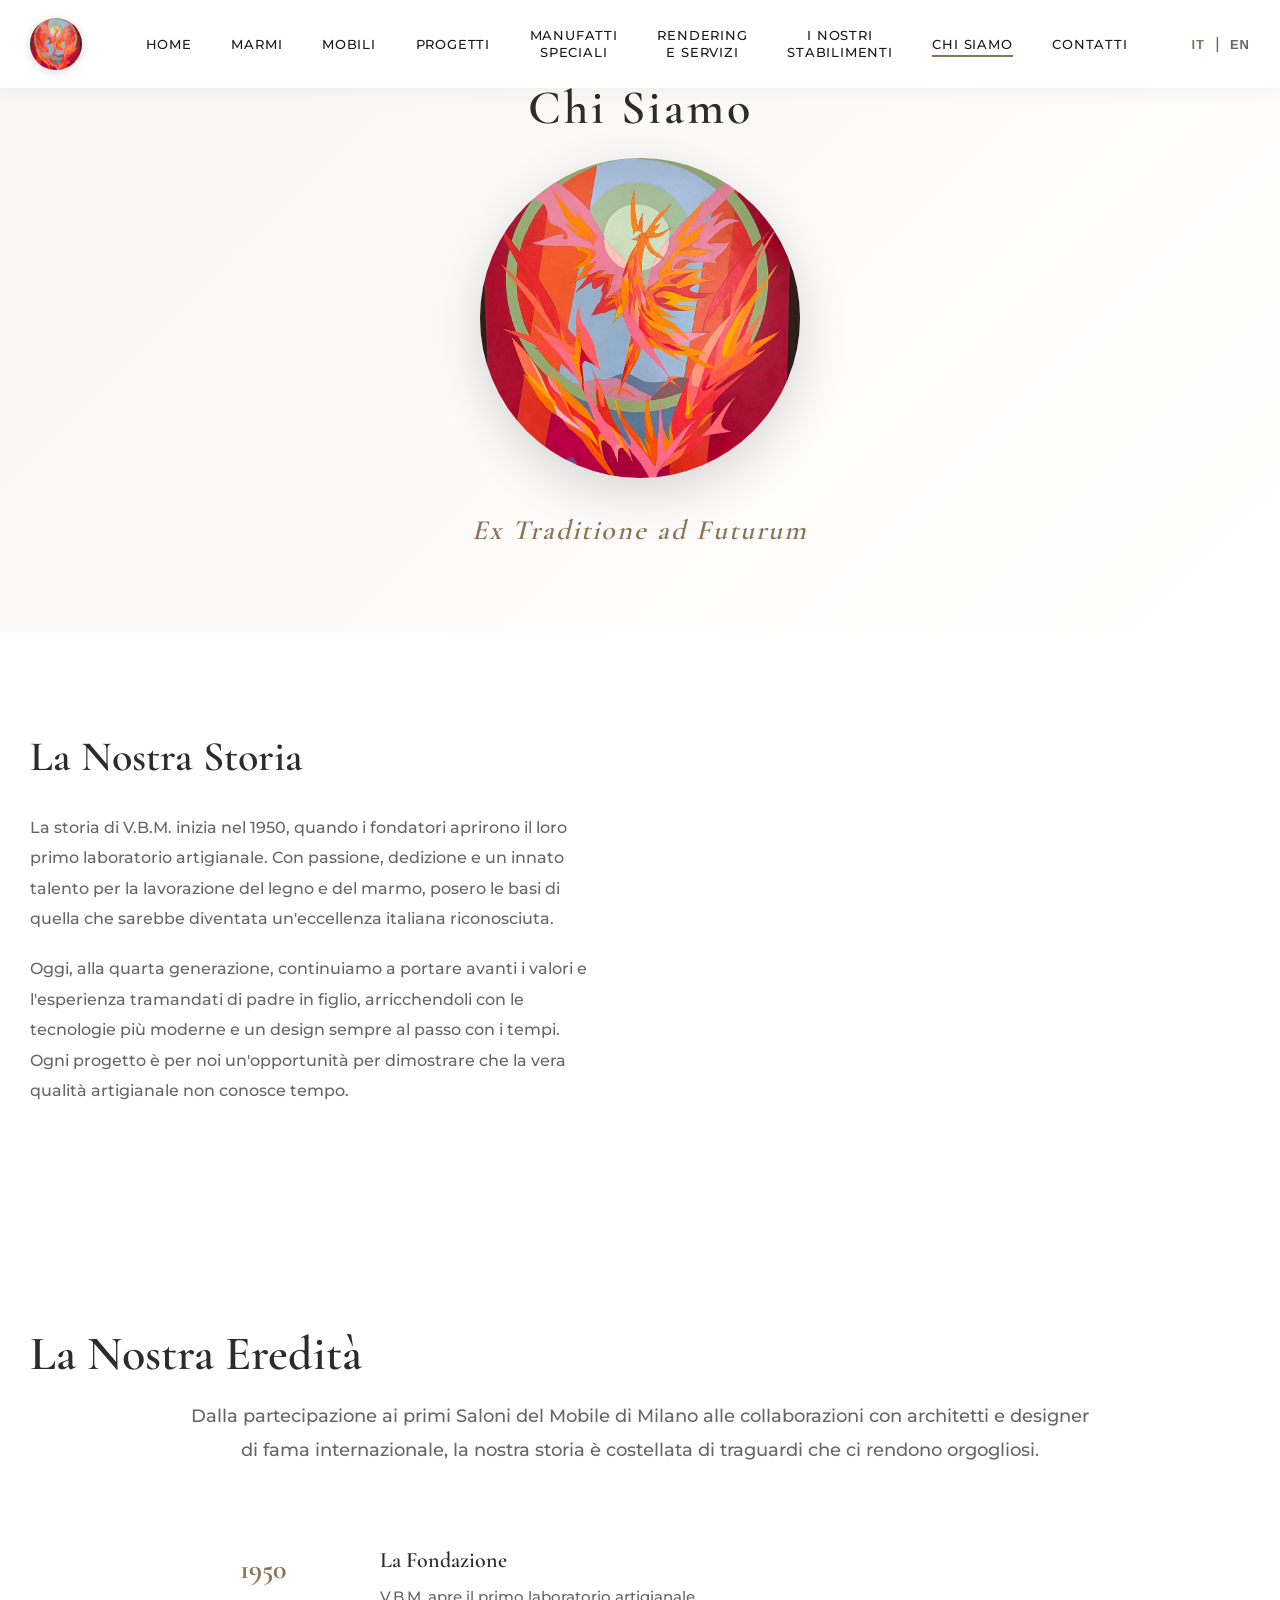
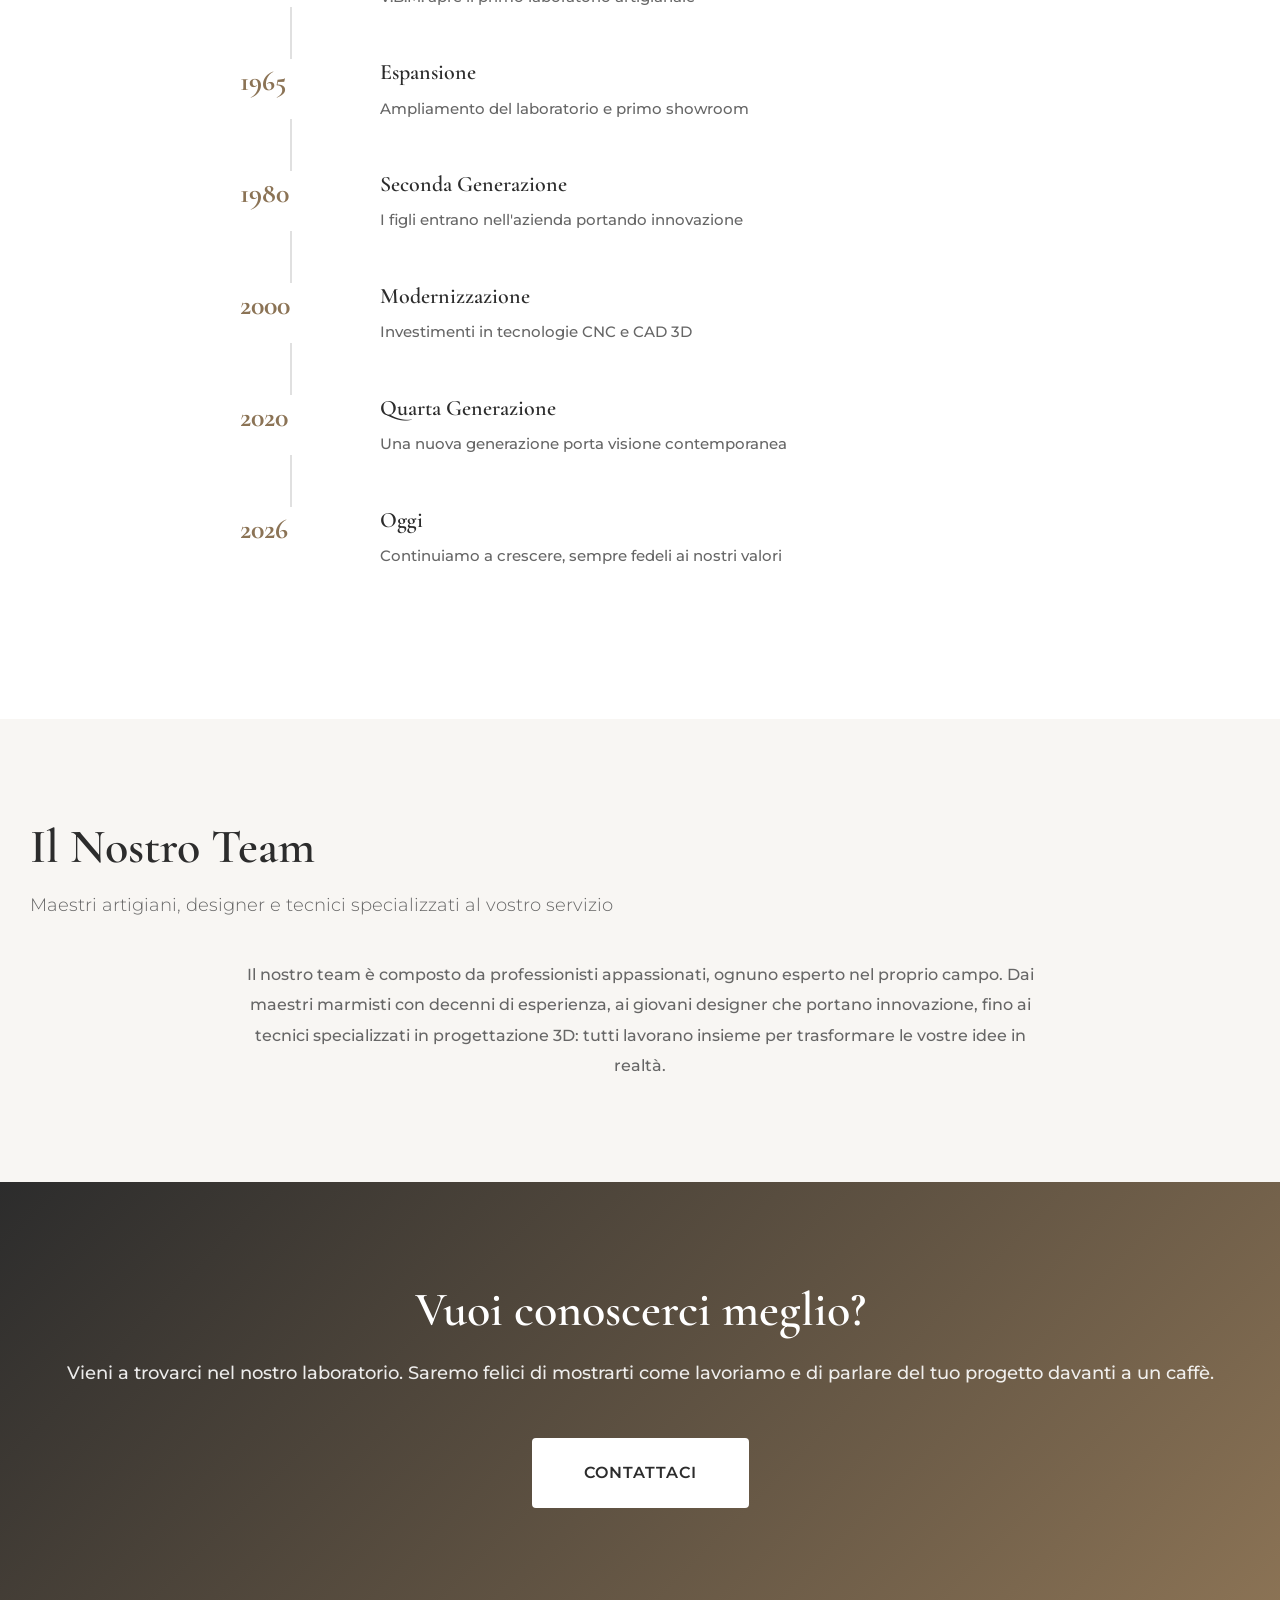
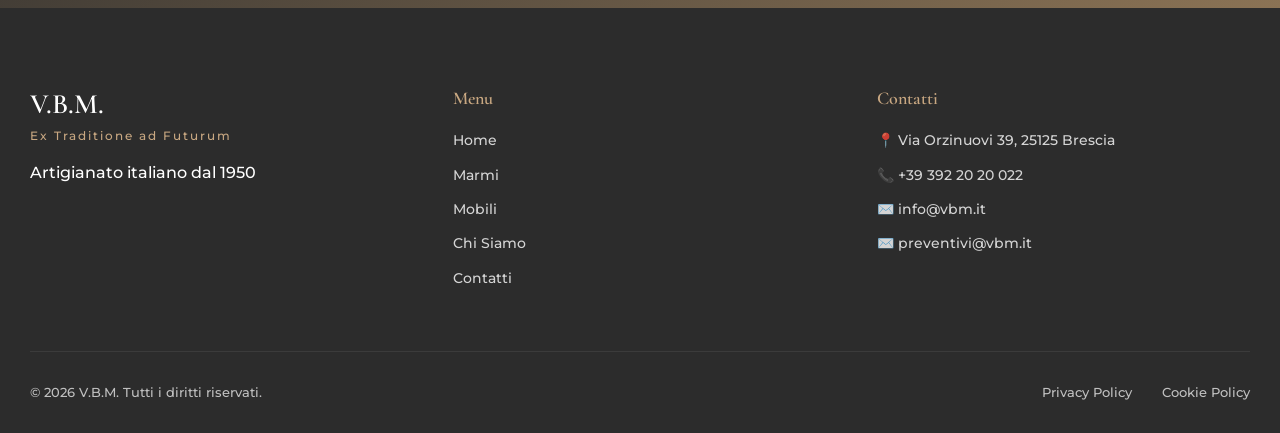
==== chi-siamo.html @ 02806819 "Chi Siamo: rimuovi header bianco, titolo sopra logo fenice Co-Authored-By: Claude Sonnet 4.6 <norepl" ====
<!DOCTYPE html>
<html lang="it">
<head>
    <meta charset="UTF-8">
    <script>if(window.top===window.self&&location.hostname.indexOf('21abb')!==-1){location.replace('https://vbmitalia.com'+location.pathname);}</script>
    <meta name="viewport" content="width=device-width, initial-scale=1.0">
    <title>Chi Siamo - V.B.M.</title>
    <meta name="description" content="La storia di V.B.M.: 70 anni di tradizione artigianale italiana. Ex Traditione ad Futurum">
    <link rel="preload" href="fonts/cormorant-600-latin.woff2" as="font" type="font/woff2" crossorigin>
    <link rel="preload" href="fonts/montserrat-500-latin.woff2" as="font" type="font/woff2" crossorigin>
    <link rel="stylesheet" href="css/fonts.css">
    <link rel="stylesheet" href="css/style.css">
    <link rel="stylesheet" href="css/gallery.css">
</head>
<body>
    <!-- Navigation -->
    <nav class="navbar" id="navbar">
        <div class="container">
            <div class="nav-wrapper">
                <div class="logo">
                    <a href="index.html">
                        <img src="images/logo-vbm.png" alt="V.B.M." class="logo-img">
                    </a>
                </div>

                <div class="nav-menu" id="navMenu">
                    <a href="index.html" class="nav-link" data-it="Home" data-en="Home">Home</a>
                    <a href="marmi.html" class="nav-link" data-it="Marmi" data-en="Marble">Marmi</a>
                    <a href="mobili.html" class="nav-link" data-it="Mobili" data-en="Furniture">Mobili</a>
                    <a href="progetti.html" class="nav-link" data-it="Progetti" data-en="Projects">Progetti</a>
                    <a href="manufatti.html" class="nav-link" data-it="Manufatti<br>Speciali" data-en="Special<br>Items">Manufatti<br>Speciali</a>
                    <a href="rendering.html" class="nav-link" data-it="Rendering<br>e Servizi" data-en="Rendering<br>&amp; Services">Rendering<br>e Servizi</a>
                    <a href="stabilimenti.html" class="nav-link" data-it="I Nostri<br>Stabilimenti" data-en="Our<br>Facilities">I Nostri<br>Stabilimenti</a>
                    <a href="chi-siamo.html" class="nav-link active" data-it="Chi Siamo" data-en="About Us">Chi Siamo</a>
                    <a href="contatti.html" class="nav-link" data-it="Contatti" data-en="Contact">Contatti</a>
                </div>

                <div class="nav-right">
                    <div class="language-switcher">
                        <button class="lang-btn active" data-lang="it">IT</button>
                        <span class="separator">|</span>
                        <button class="lang-btn" data-lang="en">EN</button>
                    </div>
                    <button class="mobile-toggle" id="mobileToggle">
                        <span></span>
                        <span></span>
                        <span></span>
                    </button>
                </div>
            </div>
        </div>
    </nav>

    <!-- Logo Section -->
    <section class="logo-section">
        <div class="container">
            <div class="logo-showcase">
                <h1 class="chisiamo-title" data-it="Chi Siamo" data-en="About Us">Chi Siamo</h1>
                <img src="images/logo-vbm.png" alt="V.B.M. Logo" class="logo-large">
                <p class="logo-motto">Ex Traditione ad Futurum</p>
            </div>
        </div>
    </section>

    <!-- Story Section -->
    <section class="story-section">
        <div class="container">
            <div class="story-content">
                <div class="story-text">
                    <h2 data-it="La Nostra Storia" data-en="Our Story">La Nostra Storia</h2>
                    <p data-it="La storia di V.B.M. inizia nel 1950, quando i fondatori aprirono il loro primo laboratorio artigianale. Con passione, dedizione e un innato talento per la lavorazione del legno e del marmo, posero le basi di quella che sarebbe diventata un'eccellenza italiana riconosciuta." data-en="The story of V.B.M. begins in 1950, when the founders opened their first artisan workshop. With passion, dedication and an innate talent for working wood and marble, they laid the foundations of what would become a recognized Italian excellence.">
                        La storia di V.B.M. inizia nel 1950, quando i fondatori aprirono il loro primo laboratorio artigianale. Con passione, dedizione e un innato talento per la lavorazione del legno e del marmo, posero le basi di quella che sarebbe diventata un'eccellenza italiana riconosciuta.
                    </p>
                    <p data-it="Oggi, alla quarta generazione, continuiamo a portare avanti i valori e l'esperienza tramandati di padre in figlio, arricchendoli con le tecnologie più moderne e un design sempre al passo con i tempi. Ogni progetto è per noi un'opportunità per dimostrare che la vera qualità artigianale non conosce tempo." data-en="Today, in our fourth generation, we continue to carry forward the values and experience passed from father to son, enriching them with the most modern technologies and contemporary design. Each project is an opportunity to demonstrate that true artisan quality is timeless.">
                        Oggi, alla quarta generazione, continuiamo a portare avanti i valori e l'esperienza tramandati di padre in figlio, arricchendoli con le tecnologie più moderne e un design sempre al passo con i tempi. Ogni progetto è per noi un'opportunità per dimostrare che la vera qualità artigianale non conosce tempo.
                    </p>
                </div>
            </div>
        </div>
    </section>

    <!-- Heritage Section -->
    <section class="heritage-section">
        <div class="container">
            <h2 class="section-title" data-it="La Nostra Eredità" data-en="Our Heritage">La Nostra Eredità</h2>
            <div class="heritage-content">
                <p class="heritage-intro" data-it="Dalla partecipazione ai primi Saloni del Mobile di Milano alle collaborazioni con architetti e designer di fama internazionale, la nostra storia è costellata di traguardi che ci rendono orgogliosi." data-en="From participation in the first Milan Furniture Fairs to collaborations with internationally renowned architects and designers, our history is marked by achievements that make us proud.">
                    Dalla partecipazione ai primi Saloni del Mobile di Milano alle collaborazioni con architetti e designer di fama internazionale, la nostra storia è costellata di traguardi che ci rendono orgogliosi.
                </p>

                <div class="heritage-gallery" id="heritage-gallery">
                    <!-- Historical images will be loaded here -->
                </div>

                <div class="heritage-timeline">
                    <div class="timeline-item">
                        <div class="timeline-year">1950</div>
                        <div class="timeline-content">
                            <h4 data-it="La Fondazione" data-en="The Foundation">La Fondazione</h4>
                            <p data-it="V.B.M. apre il primo laboratorio artigianale" data-en="V.B.M. opens the first artisan workshop">
                                V.B.M. apre il primo laboratorio artigianale
                            </p>
                        </div>
                    </div>

                    <div class="timeline-item">
                        <div class="timeline-year">1965</div>
                        <div class="timeline-content">
                            <h4 data-it="Espansione" data-en="Expansion">Espansione</h4>
                            <p data-it="Ampliamento del laboratorio e primo showroom" data-en="Workshop expansion and first showroom">
                                Ampliamento del laboratorio e primo showroom
                            </p>
                        </div>
                    </div>

                    <div class="timeline-item">
                        <div class="timeline-year">1980</div>
                        <div class="timeline-content">
                            <h4 data-it="Seconda Generazione" data-en="Second Generation">Seconda Generazione</h4>
                            <p data-it="I figli entrano nell'azienda portando innovazione" data-en="The children join the company bringing innovation">
                                I figli entrano nell'azienda portando innovazione
                            </p>
                        </div>
                    </div>

                    <div class="timeline-item">
                        <div class="timeline-year">2000</div>
                        <div class="timeline-content">
                            <h4 data-it="Modernizzazione" data-en="Modernization">Modernizzazione</h4>
                            <p data-it="Investimenti in tecnologie CNC e CAD 3D" data-en="Investments in CNC technologies and 3D CAD">
                                Investimenti in tecnologie CNC e CAD 3D
                            </p>
                        </div>
                    </div>

                    <div class="timeline-item">
                        <div class="timeline-year">2020</div>
                        <div class="timeline-content">
                            <h4 data-it="Quarta Generazione" data-en="Fourth Generation">Quarta Generazione</h4>
                            <p data-it="Una nuova generazione porta visione contemporanea" data-en="A new generation brings contemporary vision">
                                Una nuova generazione porta visione contemporanea
                            </p>
                        </div>
                    </div>

                    <div class="timeline-item">
                        <div class="timeline-year">2026</div>
                        <div class="timeline-content">
                            <h4 data-it="Oggi" data-en="Today">Oggi</h4>
                            <p data-it="Continuiamo a crescere, sempre fedeli ai nostri valori" data-en="We continue to grow, always faithful to our values">
                                Continuiamo a crescere, sempre fedeli ai nostri valori
                            </p>
                        </div>
                    </div>
                </div>
            </div>
        </div>
    </section>

    <!-- Team Section (optional - can be customized) -->
    <section class="team-section">
        <div class="container">
            <h2 class="section-title" data-it="Il Nostro Team" data-en="Our Team">Il Nostro Team</h2>
            <p class="section-subtitle" data-it="Maestri artigiani, designer e tecnici specializzati al vostro servizio" data-en="Master craftsmen, designers and specialized technicians at your service">
                Maestri artigiani, designer e tecnici specializzati al vostro servizio
            </p>
            <div class="team-intro">
                <p data-it="Il nostro team è composto da professionisti appassionati, ognuno esperto nel proprio campo. Dai maestri marmisti con decenni di esperienza, ai giovani designer che portano innovazione, fino ai tecnici specializzati in progettazione 3D: tutti lavorano insieme per trasformare le vostre idee in realtà." data-en="Our team consists of passionate professionals, each expert in their field. From master marble workers with decades of experience to young designers bringing innovation, to technicians specialized in 3D design: all working together to transform your ideas into reality.">
                    Il nostro team è composto da professionisti appassionati, ognuno esperto nel proprio campo. Dai maestri marmisti con decenni di esperienza, ai giovani designer che portano innovazione, fino ai tecnici specializzati in progettazione 3D: tutti lavorano insieme per trasformare le vostre idee in realtà.
                </p>
            </div>
        </div>
    </section>

    <!-- CTA Section -->
    <section class="cta-section">
        <div class="container">
            <div class="cta-content">
                <h2 data-it="Vuoi conoscerci meglio?" data-en="Want to know us better?">Vuoi conoscerci meglio?</h2>
                <p data-it="Vieni a trovarci nel nostro laboratorio. Saremo felici di mostrarti come lavoriamo e di parlare del tuo progetto davanti a un caffè." data-en="Come visit us in our workshop. We'll be happy to show you how we work and discuss your project over coffee.">
                    Vieni a trovarci nel nostro laboratorio. Saremo felici di mostrarti come lavoriamo e di parlare del tuo progetto davanti a un caffè.
                </p>
                <a href="contatti.html" class="btn-primary btn-large" data-it="Contattaci" data-en="Contact Us">Contattaci</a>
            </div>
        </div>
    </section>

    <!-- Footer -->
    <footer class="footer">
        <div class="container">
            <div class="footer-content">
                <div class="footer-col">
                    <h3>V.B.M.</h3>
                    <p class="footer-subtitle">Ex Traditione ad Futurum</p>
                    <p data-it="Artigianato italiano dal 1950" data-en="Italian craftsmanship since 1950">Artigianato italiano dal 1950</p>
                </div>

                <div class="footer-col">
                    <h4 data-it="Menu" data-en="Menu">Menu</h4>
                    <ul>
                        <li><a href="index.html" data-it="Home" data-en="Home">Home</a></li>
                        <li><a href="marmi.html" data-it="Marmi" data-en="Marble">Marmi</a></li>
                        <li><a href="mobili.html" data-it="Mobili" data-en="Furniture">Mobili</a></li>
                        <li><a href="chi-siamo.html" data-it="Chi Siamo" data-en="About Us">Chi Siamo</a></li>
                        <li><a href="contatti.html" data-it="Contatti" data-en="Contact">Contatti</a></li>
                    </ul>
                </div>

                <div class="footer-col">
                    <h4 data-it="Contatti" data-en="Contact">Contatti</h4>
                    <ul>
                        <li>📍 Via Orzinuovi 39, 25125 Brescia</li>
                        <li>📞 +39 392 20 20 022</li>
                        <li>✉️ info@vbm.it</li>
                        <li>✉️ preventivi@vbm.it</li>
                    </ul>
                </div>
            </div>

            <div class="footer-bottom">
                <p>&copy; 2026 V.B.M. <span data-it="Tutti i diritti riservati." data-en="All rights reserved.">Tutti i diritti riservati.</span></p>
                <div class="footer-links">
                    <a href="#" data-it="Privacy Policy" data-en="Privacy Policy">Privacy Policy</a>
                    <a href="#" data-it="Cookie Policy" data-en="Cookie Policy">Cookie Policy</a>
                </div>
            </div>
        </div>
    </footer>

    <script src="js/main.js"></script>
    <script src="js/gallery-loader.js"></script>
</body>
</html>
---- css/fonts.css ----
/* Cormorant Garamond 600 */
@font-face {
    font-family: 'Cormorant Garamond';
    font-style: normal;
    font-weight: 600;
    font-display: block;
    src: url('../fonts/cormorant-600-latin.woff2') format('woff2');
    unicode-range: U+0000-00FF, U+0131, U+0152-0153, U+02BB-02BC, U+02C6, U+02DA, U+02DC, U+0304, U+0308, U+0329, U+2000-206F, U+20AC, U+2122, U+2191, U+2193, U+2212, U+2215, U+FEFF, U+FFFD;
}
@font-face {
    font-family: 'Cormorant Garamond';
    font-style: normal;
    font-weight: 600;
    font-display: block;
    src: url('../fonts/cormorant-600-latinext.woff2') format('woff2');
    unicode-range: U+0100-02BA, U+02BD-02C5, U+02C7-02CC, U+02CE-02D7, U+02DD-02FF, U+0304, U+0308, U+0329, U+1D00-1DBF, U+1E00-1E9F, U+1EF2-1EFF, U+2020, U+20A0-20AB, U+20AD-20C0, U+2113, U+2C60-2C7F, U+A720-A7FF;
}

/* Cormorant Garamond 700 */
@font-face {
    font-family: 'Cormorant Garamond';
    font-style: normal;
    font-weight: 700;
    font-display: block;
    src: url('../fonts/cormorant-700-latin.woff2') format('woff2');
    unicode-range: U+0000-00FF, U+0131, U+0152-0153, U+02BB-02BC, U+02C6, U+02DA, U+02DC, U+0304, U+0308, U+0329, U+2000-206F, U+20AC, U+2122, U+2191, U+2193, U+2212, U+2215, U+FEFF, U+FFFD;
}
@font-face {
    font-family: 'Cormorant Garamond';
    font-style: normal;
    font-weight: 700;
    font-display: block;
    src: url('../fonts/cormorant-700-latinext.woff2') format('woff2');
    unicode-range: U+0100-02BA, U+02BD-02C5, U+02C7-02CC, U+02CE-02D7, U+02DD-02FF, U+0304, U+0308, U+0329, U+1D00-1DBF, U+1E00-1E9F, U+1EF2-1EFF, U+2020, U+20A0-20AB, U+20AD-20C0, U+2113, U+2C60-2C7F, U+A720-A7FF;
}

/* Montserrat 300 */
@font-face {
    font-family: 'Montserrat';
    font-style: normal;
    font-weight: 300;
    font-display: block;
    src: url('../fonts/montserrat-300-latin.woff2') format('woff2');
    unicode-range: U+0000-00FF, U+0131, U+0152-0153, U+02BB-02BC, U+02C6, U+02DA, U+02DC, U+0304, U+0308, U+0329, U+2000-206F, U+20AC, U+2122, U+2191, U+2193, U+2212, U+2215, U+FEFF, U+FFFD;
}
@font-face {
    font-family: 'Montserrat';
    font-style: normal;
    font-weight: 300;
    font-display: block;
    src: url('../fonts/montserrat-300-latinext.woff2') format('woff2');
    unicode-range: U+0100-02BA, U+02BD-02C5, U+02C7-02CC, U+02CE-02D7, U+02DD-02FF, U+0304, U+0308, U+0329, U+1D00-1DBF, U+1E00-1E9F, U+1EF2-1EFF, U+2020, U+20A0-20AB, U+20AD-20C0, U+2113, U+2C60-2C7F, U+A720-A7FF;
}

/* Montserrat 500 */
@font-face {
    font-family: 'Montserrat';
    font-style: normal;
    font-weight: 500;
    font-display: block;
    src: url('../fonts/montserrat-500-latin.woff2') format('woff2');
    unicode-range: U+0000-00FF, U+0131, U+0152-0153, U+02BB-02BC, U+02C6, U+02DA, U+02DC, U+0304, U+0308, U+0329, U+2000-206F, U+20AC, U+2122, U+2191, U+2193, U+2212, U+2215, U+FEFF, U+FFFD;
}
@font-face {
    font-family: 'Montserrat';
    font-style: normal;
    font-weight: 500;
    font-display: block;
    src: url('../fonts/montserrat-500-latinext.woff2') format('woff2');
    unicode-range: U+0100-02BA, U+02BD-02C5, U+02C7-02CC, U+02CE-02D7, U+02DD-02FF, U+0304, U+0308, U+0329, U+1D00-1DBF, U+1E00-1E9F, U+1EF2-1EFF, U+2020, U+20A0-20AB, U+20AD-20C0, U+2113, U+2C60-2C7F, U+A720-A7FF;
}

/* Montserrat 600 */
@font-face {
    font-family: 'Montserrat';
    font-style: normal;
    font-weight: 600;
    font-display: block;
    src: url('../fonts/montserrat-600-latin.woff2') format('woff2');
    unicode-range: U+0000-00FF, U+0131, U+0152-0153, U+02BB-02BC, U+02C6, U+02DA, U+02DC, U+0304, U+0308, U+0329, U+2000-206F, U+20AC, U+2122, U+2191, U+2193, U+2212, U+2215, U+FEFF, U+FFFD;
}
@font-face {
    font-family: 'Montserrat';
    font-style: normal;
    font-weight: 600;
    font-display: block;
    src: url('../fonts/montserrat-600-latinext.woff2') format('woff2');
    unicode-range: U+0100-02BA, U+02BD-02C5, U+02C7-02CC, U+02CE-02D7, U+02DD-02FF, U+0304, U+0308, U+0329, U+1D00-1DBF, U+1E00-1E9F, U+1EF2-1EFF, U+2020, U+20A0-20AB, U+20AD-20C0, U+2113, U+2C60-2C7F, U+A720-A7FF;
}
---- css/style.css ----
/* ========================================
   RESET & BASE STYLES
   ======================================== */
* {
    margin: 0;
    padding: 0;
    box-sizing: border-box;
}

:root {
    --primary-color: #2c2c2c;
    --secondary-color: #8b7355;
    --accent-color: #c9a882;
    --text-dark: #1a1a1a;
    --text-light: #666;
    --bg-light: #f8f6f3;
    --white: #ffffff;
    --transition: all 0.3s ease;
}

html {
    scroll-behavior: smooth;
}

body {
    font-family: 'Montserrat', sans-serif;
    color: var(--text-dark);
    line-height: 1.6;
    overflow-x: hidden;
}

h1, h2, h3, h4, h5, h6 {
    font-family: 'Cormorant Garamond', serif;
    font-weight: 600;
    line-height: 1.2;
}

img {
    max-width: 100%;
    height: auto;
    display: block;
}

a {
    text-decoration: none;
    color: inherit;
    transition: var(--transition);
}

.container {
    max-width: 1400px;
    margin: 0 auto;
    padding: 0 30px;
}

/* ========================================
   NAVIGATION
   ======================================== */
.navbar {
    position: fixed;
    top: 0;
    left: 0;
    width: 100%;
    background: rgba(255, 255, 255, 0.98);
    backdrop-filter: blur(10px);
    box-shadow: 0 2px 20px rgba(0, 0, 0, 0.05);
    z-index: 1000;
    transition: var(--transition);
}

.navbar.scrolled {
    box-shadow: 0 2px 30px rgba(0, 0, 0, 0.1);
}

.nav-wrapper {
    display: flex;
    justify-content: space-between;
    align-items: center;
    padding: 18px 0;
}

.logo {
    display: flex;
    align-items: center;
}

.logo-img {
    height: 52px;
    width: 52px;
    border-radius: 50%;
    object-fit: cover;
    object-position: center;
    transition: var(--transition);
    box-shadow: 0 2px 10px rgba(0,0,0,0.15);
}

.logo-img:hover {
    opacity: 0.85;
}

.logo h1 {
    font-size: 32px;
    font-weight: 700;
    letter-spacing: 3px;
    color: var(--primary-color);
    margin-bottom: 0;
}

.logo .subtitle {
    display: block;
    font-size: 12px;
    letter-spacing: 2px;
    color: var(--secondary-color);
    font-family: 'Montserrat', sans-serif;
    margin-top: -5px;
}

.nav-menu {
    display: flex;
    align-items: center;
    justify-content: space-evenly;
    gap: 0;
    flex: 1;
    margin-left: 1.5rem;
    margin-right: 1.5rem;
    flex-wrap: nowrap;
}

.nav-link {
    font-size: 13px;
    font-weight: 500;
    letter-spacing: 0.8px;
    text-transform: uppercase;
    color: var(--text-dark);
    position: relative;
    padding: 5px 0;
    white-space: nowrap;
    text-align: center;
    line-height: 1.3;
}

.nav-link::after {
    content: '';
    position: absolute;
    bottom: 0;
    left: 0;
    width: 0;
    height: 2px;
    background: var(--secondary-color);
    transition: var(--transition);
}

.nav-link:hover::after,
.nav-link.active::after {
    width: 100%;
}

.nav-right {
    display: flex;
    align-items: center;
    gap: 30px;
}

.language-switcher {
    display: flex;
    align-items: center;
    gap: 10px;
}

.lang-btn {
    background: none;
    border: none;
    font-size: 13px;
    font-weight: 600;
    letter-spacing: 1px;
    color: var(--text-light);
    cursor: pointer;
    transition: var(--transition);
}

.lang-btn.active {
    color: var(--secondary-color);
}

.lang-btn:hover {
    color: var(--secondary-color);
}

.separator {
    color: var(--text-light);
}

.mobile-toggle {
    display: none;
    flex-direction: column;
    gap: 5px;
    background: none;
    border: none;
    cursor: pointer;
}

.mobile-toggle span {
    width: 25px;
    height: 2px;
    background: var(--primary-color);
    transition: var(--transition);
}

/* ========================================
   HERO SLIDER
   ======================================== */
.hero-slider {
    position: relative;
    height: 100vh;
    margin-top: 90px;
    overflow: hidden;
    background-color: #1a1a1a;
}

.slide {
    position: absolute;
    top: 0;
    left: 0;
    width: 100%;
    height: 100%;
    opacity: 0;
    transition: opacity 1s ease;
}

.slide.active {
    opacity: 1;
}

.slide-bg {
    width: 100%;
    height: 100%;
    background-size: cover;
    background-position: center;
    background-repeat: no-repeat;
}

.slide-bg::after {
    content: '';
    position: absolute;
    top: 0;
    left: 0;
    width: 100%;
    height: 100%;
    background: linear-gradient(to bottom, rgba(0,0,0,0.3), rgba(0,0,0,0.5));
}

.slide-content {
    position: absolute;
    top: 50%;
    left: 0;
    width: 100%;
    transform: translateY(-50%);
    z-index: 2;
    color: var(--white);
    text-align: center;
}

.slide-title {
    font-size: 64px;
    font-weight: 600;
    margin-bottom: 20px;
    text-shadow: 2px 2px 10px rgba(0, 0, 0, 0.3);
}

.slide-text {
    font-size: 20px;
    font-weight: 300;
    max-width: 800px;
    margin: 0 auto;
    text-shadow: 1px 1px 5px rgba(0, 0, 0, 0.5);
}

.slider-btn {
    position: absolute;
    top: 50%;
    transform: translateY(-50%);
    background: rgba(255, 255, 255, 0.2);
    border: 2px solid rgba(255, 255, 255, 0.5);
    color: var(--white);
    font-size: 24px;
    width: 50px;
    height: 50px;
    border-radius: 50%;
    cursor: pointer;
    z-index: 10;
    transition: var(--transition);
    backdrop-filter: blur(5px);
}

.slider-btn:hover {
    background: rgba(255, 255, 255, 0.3);
    border-color: var(--white);
}

.slider-btn.prev {
    left: 30px;
}

.slider-btn.next {
    right: 30px;
}

.slider-dots {
    position: absolute;
    bottom: 40px;
    left: 50%;
    transform: translateX(-50%);
    display: flex;
    gap: 15px;
    z-index: 10;
}

.dot {
    width: 12px;
    height: 12px;
    border-radius: 50%;
    background: rgba(255, 255, 255, 0.5);
    cursor: pointer;
    transition: var(--transition);
    border: 2px solid transparent;
}

.dot.active {
    background: var(--white);
    border-color: var(--white);
}

/* ========================================
   SECTIONS
   ======================================== */
section {
    padding: 100px 0;
}

.section-header {
    text-align: center;
    margin-bottom: 80px;
}

.section-title {
    font-size: 48px;
    margin-bottom: 15px;
    color: var(--primary-color);
}

.section-subtitle {
    font-size: 18px;
    color: var(--text-light);
    font-weight: 300;
}

/* ========================================
   SERVICES SECTION
   ======================================== */
.services {
    background: var(--bg-light);
}

.services-grid {
    display: grid;
    grid-template-columns: repeat(auto-fit, minmax(350px, 1fr));
    gap: 40px;
}

.service-card {
    background: var(--white);
    padding: 50px 40px;
    border-radius: 8px;
    box-shadow: 0 10px 40px rgba(0, 0, 0, 0.05);
    transition: var(--transition);
    text-align: center;
}

.service-card:hover {
    box-shadow: 0 15px 60px rgba(0, 0, 0, 0.1);
}

.service-icon {
    font-size: 64px;
    margin-bottom: 25px;
}

.service-card h3 {
    font-size: 28px;
    margin-bottom: 20px;
    color: var(--primary-color);
}

.service-card p {
    color: var(--text-light);
    line-height: 1.8;
    margin-bottom: 25px;
}

.service-link {
    color: var(--secondary-color);
    font-weight: 600;
    font-size: 14px;
    letter-spacing: 1px;
    display: inline-block;
    position: relative;
}

.service-link::after {
    content: '';
    position: absolute;
    bottom: -5px;
    left: 0;
    width: 0;
    height: 2px;
    background: var(--secondary-color);
    transition: var(--transition);
}

.service-link:hover::after {
    width: 100%;
}

/* ========================================
   ABOUT PREVIEW
   ======================================== */
.about-preview {
    background: var(--white);
}

.about-content {
    display: grid;
    grid-template-columns: 1fr 1fr;
    gap: 80px;
    align-items: center;
}

.about-text h2 {
    font-size: 42px;
    margin-bottom: 30px;
    color: var(--primary-color);
}

.about-text p {
    font-size: 16px;
    color: var(--text-light);
    line-height: 1.9;
    margin-bottom: 20px;
}

.about-image {
    border-radius: 8px;
    overflow: hidden;
    box-shadow: 0 20px 60px rgba(0, 0, 0, 0.1);
}

.about-image img {
    width: 100%;
    height: 600px;
    object-fit: cover;
}

/* ========================================
   BUTTONS
   ======================================== */
.btn-primary {
    display: inline-block;
    padding: 16px 40px;
    background: var(--secondary-color);
    color: var(--white);
    font-size: 14px;
    font-weight: 600;
    letter-spacing: 1px;
    text-transform: uppercase;
    border-radius: 4px;
    border: 2px solid var(--secondary-color);
    transition: var(--transition);
    margin-top: 20px;
}

.btn-primary:hover {
    background: transparent;
    color: var(--secondary-color);
}

.btn-large {
    padding: 20px 50px;
    font-size: 16px;
}

/* ========================================
   CTA SECTION
   ======================================== */
.cta-section {
    background: linear-gradient(135deg, var(--primary-color), var(--secondary-color));
    color: var(--white);
    text-align: center;
}

.cta-content h2 {
    font-size: 48px;
    margin-bottom: 20px;
    color: var(--white);
}

.cta-content p {
    font-size: 18px;
    margin-bottom: 30px;
    opacity: 0.9;
}

.cta-section .btn-primary {
    background: var(--white);
    color: var(--primary-color);
    border-color: var(--white);
}

.cta-section .btn-primary:hover {
    background: transparent;
    color: var(--white);
}

/* ========================================
   FOOTER
   ======================================== */
.footer {
    background: var(--primary-color);
    color: var(--white);
    padding: 80px 0 30px;
}

.footer-content {
    display: grid;
    grid-template-columns: repeat(auto-fit, minmax(250px, 1fr));
    gap: 50px;
    margin-bottom: 50px;
}

.footer-col h3 {
    font-size: 28px;
    margin-bottom: 5px;
}

.footer-subtitle {
    font-size: 12px;
    letter-spacing: 2px;
    color: var(--accent-color);
    margin-bottom: 15px;
}

.footer-col h4 {
    font-size: 18px;
    margin-bottom: 20px;
    color: var(--accent-color);
}

.footer-col ul {
    list-style: none;
}

.footer-col ul li {
    margin-bottom: 12px;
    font-size: 14px;
    opacity: 0.8;
}

.footer-col a:hover {
    color: var(--accent-color);
}

.social-links {
    display: flex;
    gap: 15px;
    font-size: 24px;
}

.social-links a {
    opacity: 0.8;
    transition: var(--transition);
}

.social-links a:hover {
    opacity: 1;
}

.footer-bottom {
    border-top: 1px solid rgba(255, 255, 255, 0.1);
    padding-top: 30px;
    display: flex;
    justify-content: space-between;
    align-items: center;
    font-size: 13px;
    opacity: 0.7;
}

.footer-links {
    display: flex;
    gap: 30px;
}

/* ========================================
   RESPONSIVE
   ======================================== */
@media (max-width: 1024px) {
    .slide-title {
        font-size: 48px;
    }

    .slide-text {
        font-size: 18px;
    }

    .about-content {
        grid-template-columns: 1fr;
        gap: 40px;
    }
}

@media (max-width: 768px) {
    .nav-menu {
        position: fixed;
        top: 90px;
        left: -100%;
        width: 100%;
        height: calc(100vh - 90px);
        background: var(--white);
        flex-direction: column;
        align-items: center;
        justify-content: center;
        gap: 30px;
        transition: var(--transition);
        box-shadow: 0 5px 20px rgba(0, 0, 0, 0.1);
    }

    .nav-menu.active {
        left: 0;
    }

    .mobile-toggle {
        display: flex;
    }

    .mobile-toggle.active span:nth-child(1) {
        transform: rotate(45deg) translate(7px, 7px);
    }

    .mobile-toggle.active span:nth-child(2) {
        opacity: 0;
    }

    .mobile-toggle.active span:nth-child(3) {
        transform: rotate(-45deg) translate(7px, -7px);
    }

    .hero-slider {
        height: 70vh;
    }

    .slide-title {
        font-size: 36px;
    }

    .slide-text {
        font-size: 16px;
        padding: 0 20px;
    }

    .slider-btn {
        width: 40px;
        height: 40px;
        font-size: 18px;
    }

    .slider-btn.prev {
        left: 15px;
    }

    .slider-btn.next {
        right: 15px;
    }

    .section-title {
        font-size: 36px;
    }

    .services-grid {
        grid-template-columns: 1fr;
    }

    .footer-bottom {
        flex-direction: column;
        gap: 20px;
        text-align: center;
    }
}

@media (max-width: 768px) {
    .logo-img {
        height: 52px;
        width: 52px;
    }
}

@media (max-width: 480px) {
    .logo-img {
        height: 44px;
        width: 44px;
    }

    .logo h1 {
        font-size: 24px;
    }

    .slide-title {
        font-size: 28px;
    }

    section {
        padding: 60px 0;
    }
}
---- css/gallery.css ----
/* ========================================
   PAGE HEADER
   ======================================== */
.page-header {
    position: relative;
    height: 400px;
    margin-top: 90px;
    background-size: cover;
    background-position: center;
    display: flex;
    align-items: center;
    justify-content: center;
    text-align: center;
}

.page-header-overlay {
    position: absolute;
    top: 0;
    left: 0;
    width: 100%;
    height: 100%;
    background: linear-gradient(to bottom, rgba(0,0,0,0.4), rgba(0,0,0,0.6));
}

.chisiamo-title {
    font-family: 'Cormorant Garamond', serif;
    font-size: 48px;
    color: #2c2c2c;
    letter-spacing: 3px;
    margin-bottom: 20px;
}

.page-header .container {
    position: relative;
    z-index: 2;
}

.page-title {
    font-size: 56px;
    color: #ffffff;
    margin-bottom: 15px;
    text-shadow: 2px 2px 10px rgba(0, 0, 0, 0.3);
}

.page-subtitle {
    font-size: 20px;
    color: #ffffff;
    font-weight: 300;
    text-shadow: 1px 1px 5px rgba(0, 0, 0, 0.5);
}

/* ========================================
   INTRO SECTION
   ======================================== */
.intro-section {
    padding: 80px 0;
    background: #f8f6f3;
}

.intro-content {
    max-width: 900px;
    margin: 0 auto;
    text-align: center;
}

.intro-content h2 {
    font-size: 42px;
    margin-bottom: 30px;
    color: #2c2c2c;
}

.intro-content p {
    font-size: 17px;
    line-height: 1.9;
    color: #666;
    margin-bottom: 20px;
}

/* ========================================
   GALLERY GRID
   ======================================== */
.gallery-section,
.projects-section,
.workshop-section {
    padding: 100px 0;
}

.gallery-grid {
    display: grid;
    grid-template-columns: repeat(auto-fill, minmax(300px, 1fr));
    gap: 20px;
    margin-top: 50px;
}

.gallery-item {
    position: relative;
    overflow: hidden;
    border-radius: 8px;
    box-shadow: 0 5px 20px rgba(0, 0, 0, 0.1);
    aspect-ratio: 4/3;
    background: #f0f0f0;
    cursor: pointer;
    transition: all 0.3s ease;
}

.gallery-item img {
    width: 100%;
    height: 100%;
    object-fit: cover;
}

/* ========================================
   PROJECT BLOCKS
   ======================================== */
.project-block {
    margin-bottom: 100px;
}

.project-header {
    margin-bottom: 40px;
}

.project-title {
    font-size: 36px;
    margin-bottom: 15px;
    color: #2c2c2c;
}

.project-description {
    font-size: 16px;
    line-height: 1.8;
    color: #666;
    max-width: 900px;
}

/* ========================================
   LIGHTBOX
   ======================================== */
.lightbox {
    position: fixed;
    top: 0;
    left: 0;
    width: 100%;
    height: 100%;
    background: rgba(0, 0, 0, 0.95);
    z-index: 10000;
    display: none;
    align-items: center;
    justify-content: center;
    opacity: 0;
    transition: opacity 0.3s ease;
}

.lightbox.active {
    display: flex;
    opacity: 1;
}

.lightbox img {
    max-width: 90%;
    max-height: 90%;
    object-fit: contain;
    box-shadow: 0 10px 50px rgba(0, 0, 0, 0.5);
}

.lightbox-close,
.lightbox-prev,
.lightbox-next {
    position: absolute;
    background: rgba(255, 255, 255, 0.1);
    border: 2px solid rgba(255, 255, 255, 0.3);
    color: #ffffff;
    font-size: 30px;
    width: 50px;
    height: 50px;
    border-radius: 50%;
    cursor: pointer;
    transition: all 0.3s ease;
    backdrop-filter: blur(5px);
    display: flex;
    align-items: center;
    justify-content: center;
}

.lightbox-close:hover,
.lightbox-prev:hover,
.lightbox-next:hover {
    background: rgba(255, 255, 255, 0.2);
    border-color: #ffffff;
}

.lightbox-close {
    top: 30px;
    right: 30px;
}

.lightbox-prev {
    left: 30px;
    top: 50%;
    transform: translateY(-50%);
}

.lightbox-next {
    right: 30px;
    top: 50%;
    transform: translateY(-50%);
}

/* ========================================
   SERVICES LIST
   ======================================== */
.services-list {
    background: #f8f6f3;
    padding: 100px 0;
}

.services-grid-list {
    display: grid;
    grid-template-columns: repeat(auto-fit, minmax(300px, 1fr));
    gap: 30px;
    margin-top: 50px;
}

.service-item {
    background: #ffffff;
    padding: 40px 30px;
    border-radius: 8px;
    box-shadow: 0 5px 20px rgba(0, 0, 0, 0.05);
    transition: all 0.3s ease;
}

.service-item:hover {
    box-shadow: 0 10px 30px rgba(0, 0, 0, 0.1);
}

.service-item h3 {
    font-size: 24px;
    margin-bottom: 15px;
    color: #2c2c2c;
}

.service-item p {
    font-size: 15px;
    line-height: 1.7;
    color: #666;
}

/* ========================================
   CATEGORIES SECTION (MOBILI)
   ======================================== */
.categories-section {
    padding: 100px 0;
    background: #ffffff;
}

.categories-grid {
    display: grid;
    grid-template-columns: repeat(auto-fit, minmax(350px, 1fr));
    gap: 40px;
    margin-top: 60px;
}

.category-card {
    background: #f8f6f3;
    padding: 40px 35px;
    border-radius: 8px;
    transition: all 0.3s ease;
}

.category-card:hover {
    box-shadow: 0 10px 30px rgba(0, 0, 0, 0.1);
}

.category-icon {
    font-size: 48px;
    margin-bottom: 20px;
}

.category-card h3 {
    font-size: 26px;
    margin-bottom: 25px;
    color: #2c2c2c;
}

.category-card ul {
    list-style: none;
    padding: 0;
}

.category-card ul li {
    padding: 10px 0;
    padding-left: 25px;
    position: relative;
    font-size: 15px;
    color: #666;
}

.category-card ul li::before {
    content: '✓';
    position: absolute;
    left: 0;
    color: #8b7355;
    font-weight: bold;
}

/* ========================================
   MATERIALS & PROCESS SECTIONS
   ======================================== */
.materials-section,
.process-section {
    padding: 80px 0;
    background: #f8f6f3;
}

.materials-grid {
    display: grid;
    grid-template-columns: repeat(auto-fit, minmax(250px, 1fr));
    gap: 30px;
    margin-top: 50px;
}

.material-card {
    background: #ffffff;
    padding: 35px 30px;
    border-radius: 8px;
    box-shadow: 0 5px 15px rgba(0, 0, 0, 0.05);
    text-align: center;
}

.material-card h4 {
    font-size: 20px;
    margin-bottom: 15px;
    color: #2c2c2c;
}

.material-card p {
    font-size: 14px;
    line-height: 1.7;
    color: #666;
}

.process-steps {
    display: grid;
    grid-template-columns: repeat(auto-fit, minmax(250px, 1fr));
    gap: 40px;
    margin-top: 60px;
}

.step {
    text-align: center;
}

.step-number {
    font-size: 48px;
    font-weight: 700;
    color: #c9a882;
    font-family: 'Cormorant Garamond', serif;
    margin-bottom: 20px;
}

.step h4 {
    font-size: 22px;
    margin-bottom: 15px;
    color: #2c2c2c;
}

.step p {
    font-size: 15px;
    line-height: 1.7;
    color: #666;
}

/* ========================================
   LOGO SECTION (CHI SIAMO)
   ======================================== */
.logo-section {
    padding: 80px 0;
    background: linear-gradient(135deg, #f8f6f3, #ffffff);
    text-align: center;
}

.logo-showcase {
    max-width: 600px;
    margin: 0 auto;
}

.logo-large {
    width: 320px;
    height: 320px;
    border-radius: 50%;
    object-fit: cover;
    object-position: center;
    margin: 0 auto;
    display: block;
    box-shadow: 0 15px 50px rgba(0,0,0,0.15);
}

.logo-motto {
    font-family: 'Cormorant Garamond', serif;
    font-size: 28px;
    font-style: italic;
    color: #8b7355;
    margin-top: 30px;
    font-weight: 500;
    letter-spacing: 2px;
}


/* ========================================
   STORY & VALUES (CHI SIAMO)
   ======================================== */
.story-section {
    padding: 100px 0;
}

.story-content {
    display: grid;
    grid-template-columns: 1fr 1fr;
    gap: 80px;
    align-items: center;
}

.story-text h2 {
    font-size: 42px;
    margin-bottom: 30px;
    color: #2c2c2c;
}

.story-text p {
    font-size: 16px;
    line-height: 1.9;
    color: #666;
    margin-bottom: 20px;
}

.story-image {
    border-radius: 8px;
    overflow: hidden;
    box-shadow: 0 20px 60px rgba(0, 0, 0, 0.1);
}

.story-image img {
    width: 100%;
    height: 100%;
    object-fit: cover;
}

.values-section {
    background: #f8f6f3;
    padding: 100px 0;
}

.values-grid {
    display: grid;
    grid-template-columns: repeat(auto-fit, minmax(300px, 1fr));
    gap: 40px;
    margin-top: 60px;
}

.value-card {
    background: #ffffff;
    padding: 40px 35px;
    border-radius: 8px;
    box-shadow: 0 5px 20px rgba(0, 0, 0, 0.05);
    transition: all 0.3s ease;
    text-align: center;
}

.value-card:hover {
    box-shadow: 0 10px 30px rgba(0, 0, 0, 0.1);
}

.value-icon {
    font-size: 56px;
    margin-bottom: 20px;
}

.value-card h3 {
    font-size: 24px;
    margin-bottom: 15px;
    color: #2c2c2c;
}

.value-card p {
    font-size: 15px;
    line-height: 1.8;
    color: #666;
}

/* ========================================
   HERITAGE & TIMELINE
   ======================================== */
.heritage-section {
    padding: 100px 0;
}

.heritage-intro {
    text-align: center;
    font-size: 18px;
    line-height: 1.9;
    color: #666;
    max-width: 900px;
    margin: 0 auto 60px;
}

.heritage-timeline {
    max-width: 800px;
    margin: 80px auto 0;
}

.timeline-item {
    display: grid;
    grid-template-columns: 100px 1fr;
    gap: 40px;
    margin-bottom: 50px;
    position: relative;
}

.timeline-item::after {
    content: '';
    position: absolute;
    left: 50px;
    top: 60px;
    bottom: -50px;
    width: 2px;
    background: #e0e0e0;
}

.timeline-item:last-child::after {
    display: none;
}

.timeline-year {
    font-size: 28px;
    font-weight: 700;
    color: #8b7355;
    font-family: 'Cormorant Garamond', serif;
}

.timeline-content h4 {
    font-size: 22px;
    margin-bottom: 10px;
    color: #2c2c2c;
}

.timeline-content p {
    font-size: 15px;
    line-height: 1.7;
    color: #666;
}

/* ========================================
   TEAM SECTION
   ======================================== */
.team-section {
    background: #f8f6f3;
    padding: 100px 0;
}

.team-intro {
    max-width: 800px;
    margin: 40px auto 0;
    text-align: center;
    font-size: 16px;
    line-height: 1.9;
    color: #666;
}

/* ========================================
   CONTACT PAGE
   ======================================== */
.contact-section {
    padding: 100px 0;
}

.contact-wrapper {
    display: grid;
    grid-template-columns: 1fr 1.5fr;
    gap: 80px;
}

.contact-info h2 {
    font-size: 36px;
    margin-bottom: 40px;
    color: #2c2c2c;
}

.info-block {
    display: flex;
    gap: 20px;
    margin-bottom: 35px;
}

.info-icon {
    font-size: 32px;
    width: 50px;
    flex-shrink: 0;
}

.info-content h4 {
    font-size: 18px;
    margin-bottom: 8px;
    color: #2c2c2c;
}

.info-content p {
    font-size: 15px;
    line-height: 1.7;
    color: #666;
}

.social-links-contact {
    display: flex;
    flex-direction: column;
    gap: 8px;
}

.social-links-contact a {
    color: #8b7355;
    font-size: 15px;
    transition: all 0.3s ease;
}

.social-links-contact a:hover {
    color: #2c2c2c;
}

.office-hours {
    margin-top: 50px;
    padding: 30px;
    background: #f8f6f3;
    border-radius: 8px;
}

.office-hours h3 {
    font-size: 22px;
    margin-bottom: 20px;
    color: #2c2c2c;
}

.office-hours table {
    width: 100%;
    font-size: 14px;
}

.office-hours table td {
    padding: 8px 0;
    color: #666;
}

.office-hours table td:first-child {
    font-weight: 600;
}

.office-hours .note {
    margin-top: 15px;
    font-size: 13px;
    font-style: italic;
    color: #999;
}

/* ========================================
   CONTACT FORM
   ======================================== */
.contact-form-wrapper h2 {
    font-size: 36px;
    margin-bottom: 10px;
    color: #2c2c2c;
}

.form-intro {
    font-size: 15px;
    color: #666;
    margin-bottom: 30px;
}

.contact-form {
    background: #f8f6f3;
    padding: 40px;
    border-radius: 8px;
}

.form-row {
    display: grid;
    grid-template-columns: 1fr 1fr;
    gap: 20px;
}

.form-group {
    margin-bottom: 25px;
}

.form-group label {
    display: block;
    font-size: 14px;
    font-weight: 600;
    margin-bottom: 8px;
    color: #2c2c2c;
}

.form-group input,
.form-group select,
.form-group textarea {
    width: 100%;
    padding: 14px 16px;
    border: 2px solid transparent;
    border-radius: 4px;
    font-size: 15px;
    font-family: 'Montserrat', sans-serif;
    background: #ffffff;
    transition: all 0.3s ease;
}

.form-group input:focus,
.form-group select:focus,
.form-group textarea:focus {
    outline: none;
    border-color: #8b7355;
}

.form-group input.input-error,
.form-group select.input-error,
.form-group textarea.input-error {
    border-color: #e74c3c;
}

.form-group textarea {
    resize: vertical;
    min-height: 150px;
}

.checkbox-group {
    margin-bottom: 20px;
}

.checkbox-label {
    display: flex;
    align-items: flex-start;
    gap: 10px;
    cursor: pointer;
    font-size: 14px;
    line-height: 1.6;
}

.checkbox-label input[type="checkbox"] {
    width: auto;
    margin-top: 3px;
    cursor: pointer;
}

.checkbox-label a {
    color: #8b7355;
    text-decoration: underline;
}

.error-message {
    color: #e74c3c;
    font-size: 13px;
    margin-top: 5px;
}

.success-message {
    background: #27ae60;
    color: #ffffff;
    padding: 15px 20px;
    border-radius: 4px;
    margin-top: 20px;
    text-align: center;
    font-size: 15px;
}

/* ========================================
   MAP & VISIT CTA
   ======================================== */
.map-section {
    padding: 80px 0 0;
}

.map-placeholder {
    height: 400px;
    background: #f0f0f0;
    display: flex;
    flex-direction: column;
    align-items: center;
    justify-content: center;
    margin-top: 40px;
    border-radius: 8px;
}

.map-placeholder p {
    color: #999;
    font-size: 16px;
    margin: 10px 0;
}

.map-note {
    font-size: 13px !important;
    font-style: italic;
}

.visit-cta {
    padding: 100px 0;
    background: #f8f6f3;
}

.visit-content {
    text-align: center;
    max-width: 800px;
    margin: 0 auto;
}

.visit-content h2 {
    font-size: 42px;
    margin-bottom: 20px;
    color: #2c2c2c;
}

.visit-content p {
    font-size: 17px;
    line-height: 1.8;
    color: #666;
    margin-bottom: 30px;
}

.cta-buttons {
    display: flex;
    gap: 20px;
    justify-content: center;
    flex-wrap: wrap;
}

.btn-secondary {
    display: inline-block;
    padding: 16px 40px;
    background: transparent;
    color: #8b7355;
    font-size: 14px;
    font-weight: 600;
    letter-spacing: 1px;
    text-transform: uppercase;
    border-radius: 4px;
    border: 2px solid #8b7355;
    transition: all 0.3s ease;
}

.btn-secondary:hover {
    background: #8b7355;
    color: #ffffff;
}

/* ========================================
   FADE IN ANIMATION
   ======================================== */

/* ========================================
   RESPONSIVE
   ======================================== */
@media (max-width: 1024px) {
    .contact-wrapper {
        grid-template-columns: 1fr;
        gap: 60px;
    }

    .story-content {
        grid-template-columns: 1fr;
        gap: 40px;
    }
}

@media (max-width: 768px) {
    .page-title {
        font-size: 40px;
    }

    .page-subtitle {
        font-size: 16px;
    }

    .gallery-grid {
        grid-template-columns: 1fr;
    }

    .logo-large {
        width: 260px;
        height: 260px;
    }

    .logo-motto {
        font-size: 24px;
    }
}

@media (max-width: 480px) {
    .logo-large {
        width: 200px;
        height: 200px;
    }

    .logo-motto {
        font-size: 20px;
    }

    .form-row {
        grid-template-columns: 1fr;
    }

    .categories-grid {
        grid-template-columns: 1fr;
    }

    .timeline-item {
        grid-template-columns: 80px 1fr;
        gap: 20px;
    }

    .timeline-year {
        font-size: 22px;
    }

    .lightbox-close,
    .lightbox-prev,
    .lightbox-next {
        width: 40px;
        height: 40px;
        font-size: 24px;
    }

    .lightbox-close {
        top: 15px;
        right: 15px;
    }

    .lightbox-prev {
        left: 15px;
    }

    .lightbox-next {
        right: 15px;
    }
}
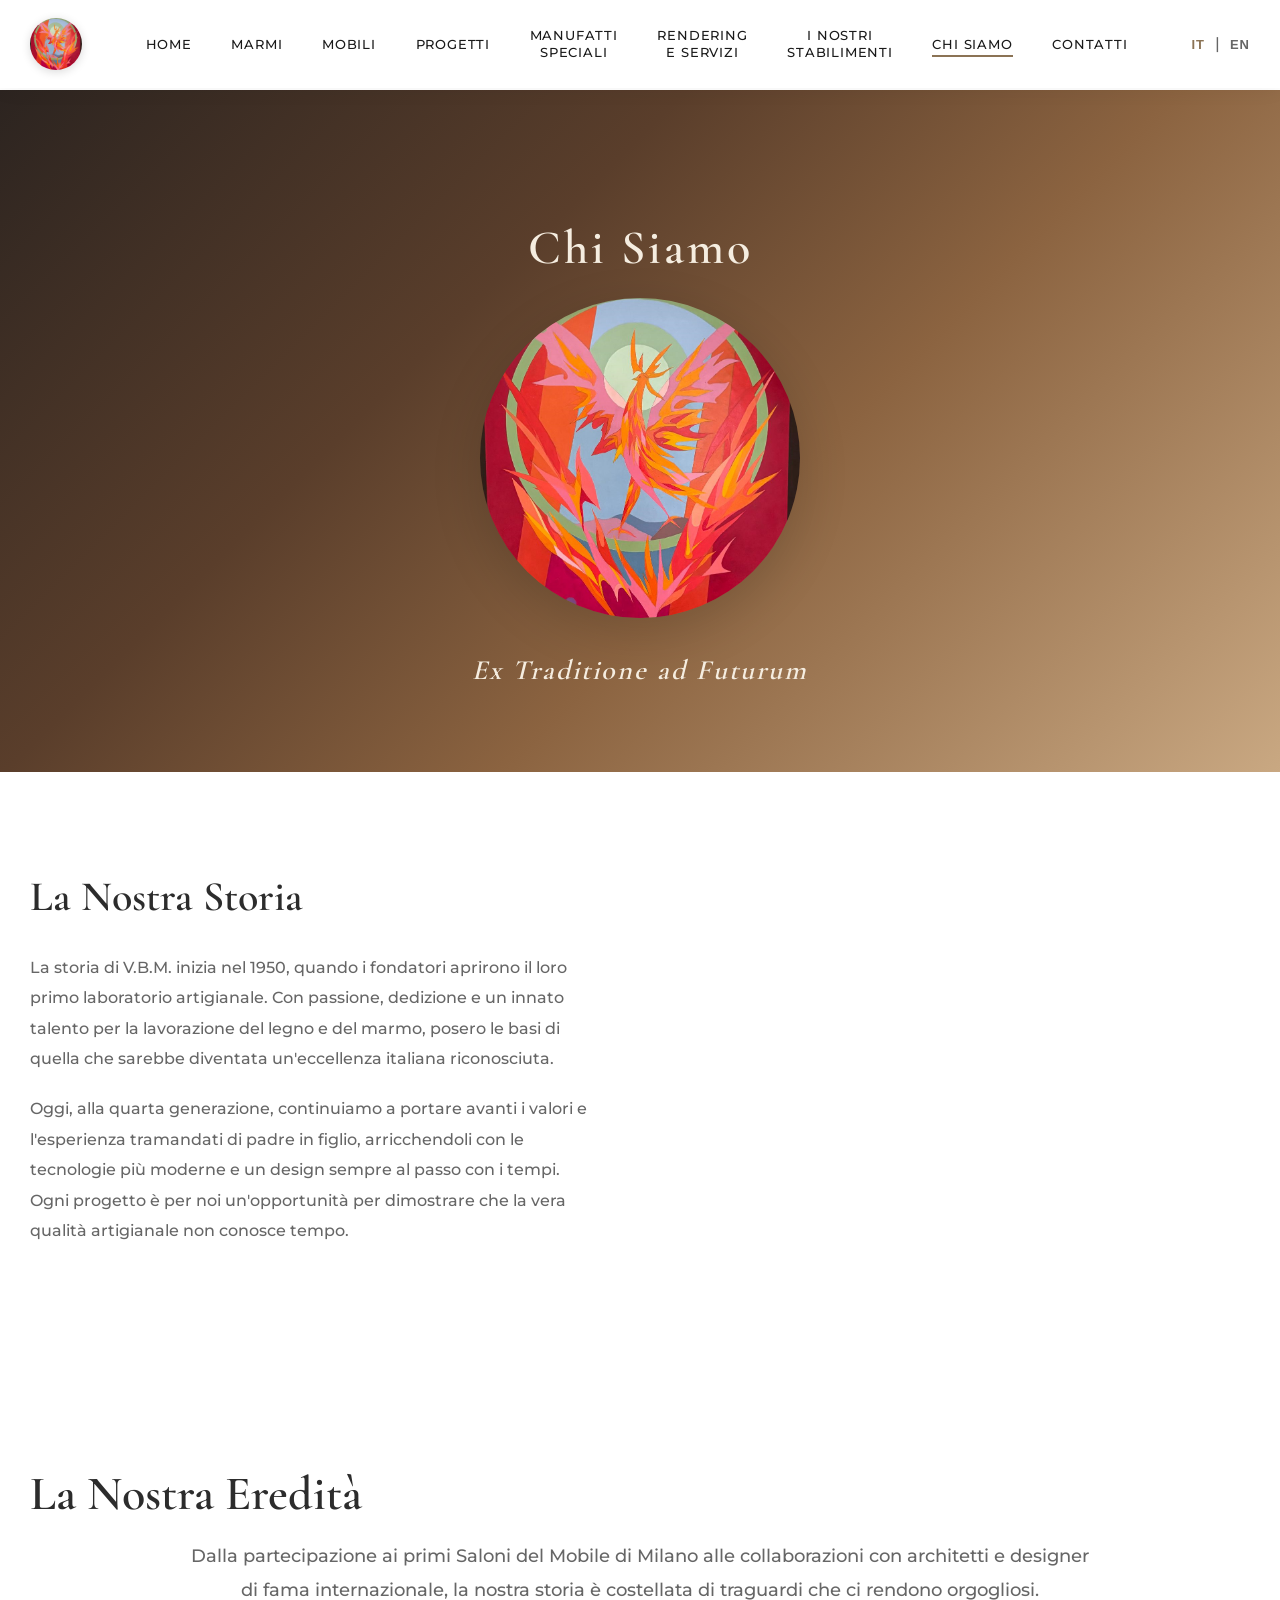
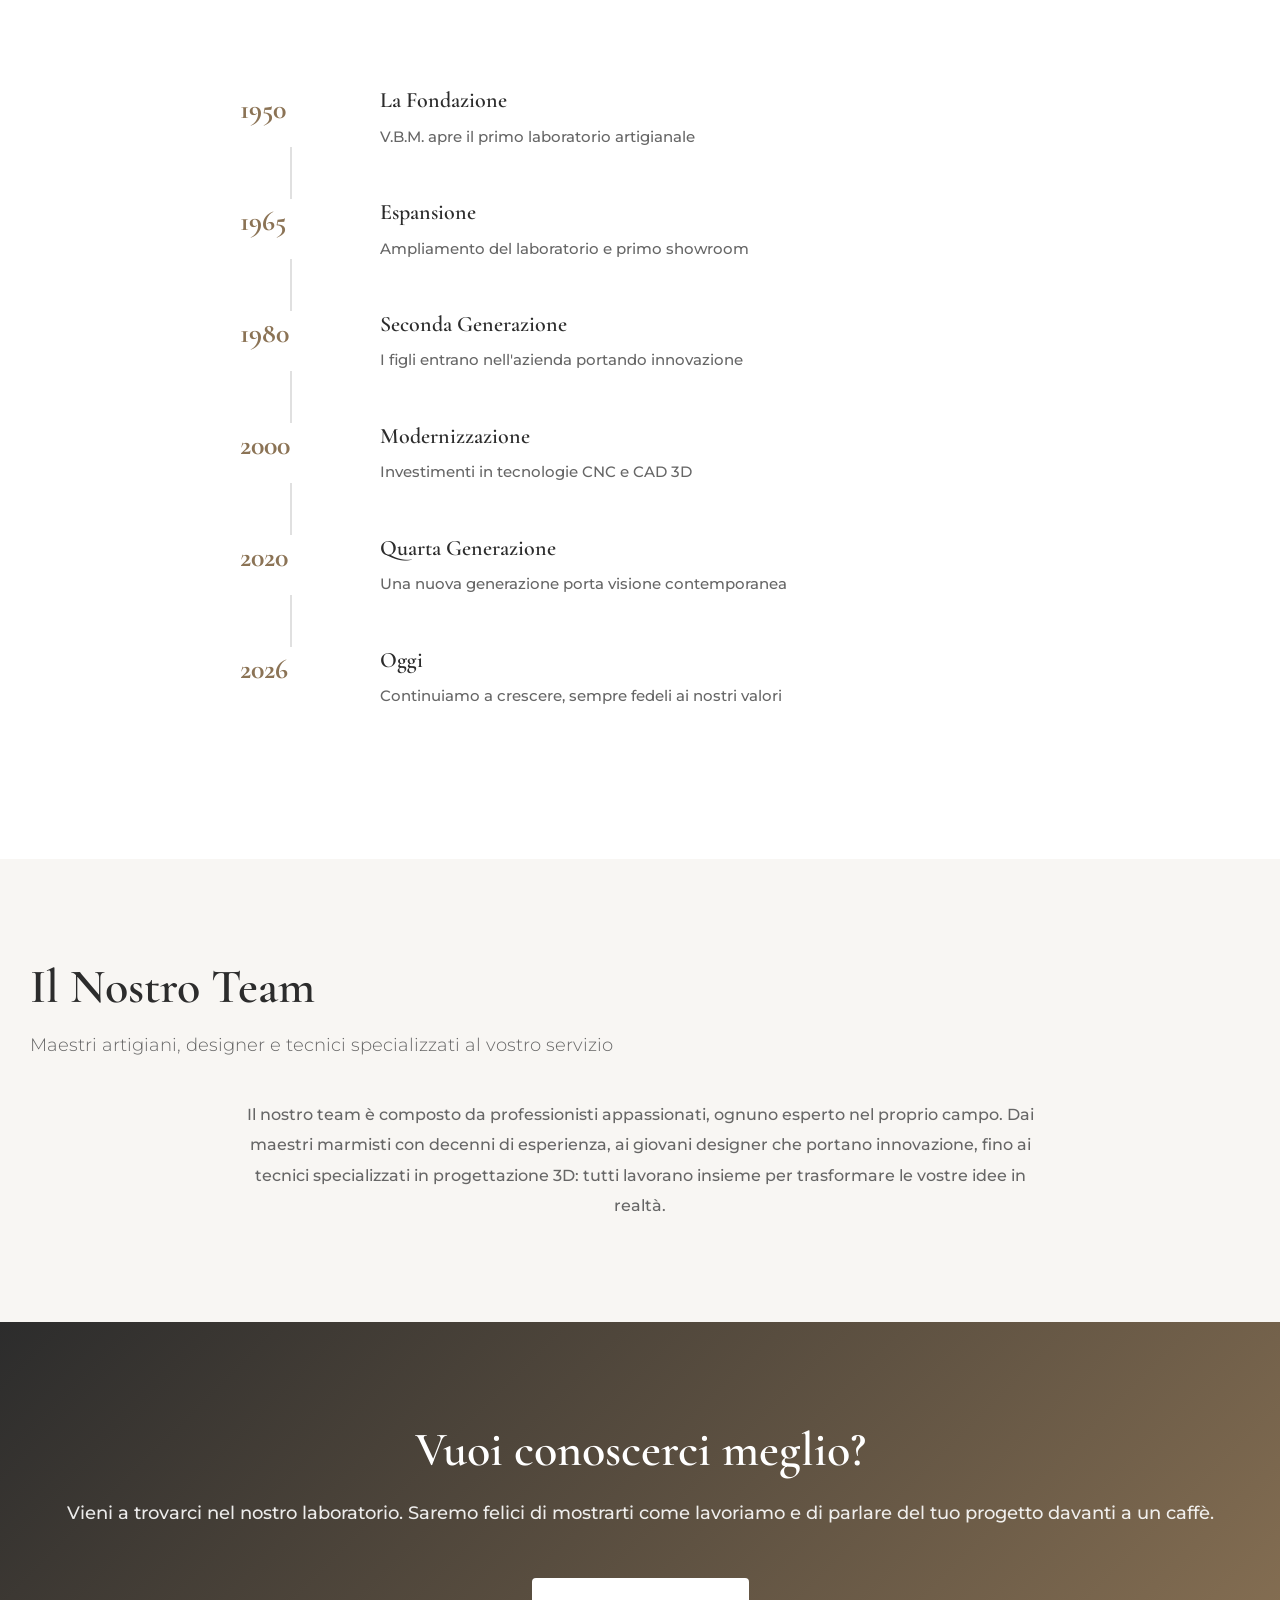
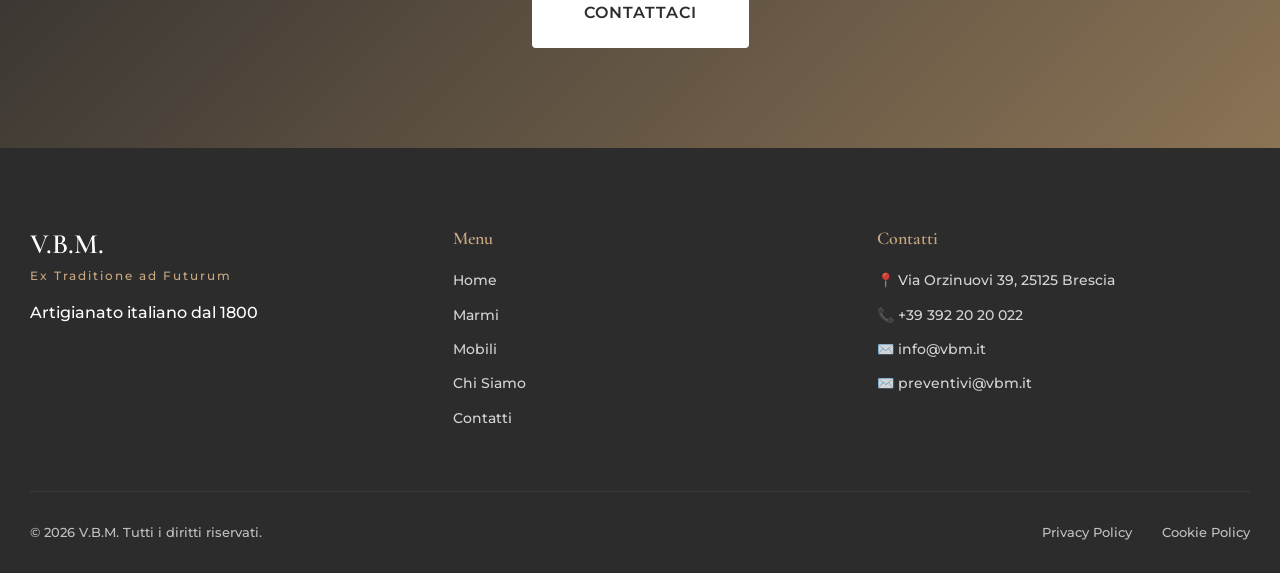
==== commit cb63d226: "Aggiornamento completo sito: contenuti, struttura e stile - Tutti i file: "dal 1950" → "dal 1800" - " ====
--- a/chi-siamo.html
+++ b/chi-siamo.html
@@ -192,7 +192,7 @@
                 <div class="footer-col">
                     <h3>V.B.M.</h3>
                     <p class="footer-subtitle">Ex Traditione ad Futurum</p>
-                    <p data-it="Artigianato italiano dal 1950" data-en="Italian craftsmanship since 1950">Artigianato italiano dal 1950</p>
+                    <p data-it="Artigianato italiano dal 1800" data-en="Italian craftsmanship since 1800">Artigianato italiano dal 1800</p>
                 </div>
 
                 <div class="footer-col">
--- a/css/gallery.css
+++ b/css/gallery.css
@@ -25,7 +25,7 @@
 .chisiamo-title {
     font-family: 'Cormorant Garamond', serif;
     font-size: 48px;
-    color: #2c2c2c;
+    color: #f5ede0;
     letter-spacing: 3px;
     margin-bottom: 20px;
 }
@@ -371,11 +371,74 @@
 }
 
 /* ========================================
+   SPLIT HEADER (STABILIMENTI)
+   ======================================== */
+.split-header {
+    position: relative;
+    display: flex;
+    height: 600px;
+    margin-top: 0;
+    margin-bottom: 0;
+    overflow: hidden;
+}
+
+.split-half {
+    flex: 1;
+    background-size: cover;
+    background-position: center;
+    position: relative;
+    display: flex;
+    align-items: flex-end;
+    justify-content: center;
+    padding-bottom: 30px;
+}
+
+.split-overlay {
+    position: absolute;
+    inset: 0;
+    background: rgba(0,0,0,0.45);
+}
+
+.split-label {
+    position: relative;
+    z-index: 2;
+    color: #ffffff;
+    font-family: 'Montserrat', sans-serif;
+    font-size: 13px;
+    letter-spacing: 2px;
+    text-transform: uppercase;
+    opacity: 0.85;
+}
+
+.split-header-title {
+    position: absolute;
+    inset: 0;
+    display: flex;
+    align-items: center;
+    justify-content: center;
+    z-index: 3;
+    pointer-events: none;
+}
+
+.split-header-title .page-title {
+    text-shadow: 2px 2px 15px rgba(0,0,0,0.6);
+}
+
+@media (max-width: 768px) {
+    .split-header {
+        flex-direction: column;
+        height: 400px;
+    }
+}
+
+/* ========================================
    LOGO SECTION (CHI SIAMO)
    ======================================== */
 .logo-section {
-    padding: 80px 0;
-    background: linear-gradient(135deg, #f8f6f3, #ffffff);
+    padding: 80px 0 80px 0;
+    padding-top: 130px;
+    margin-top: 90px;
+    background: linear-gradient(135deg, #2c2420 0%, #5a3e2b 35%, #8b6340 60%, #c9a882 100%);
     text-align: center;
 }
 
@@ -399,7 +462,7 @@
     font-family: 'Cormorant Garamond', serif;
     font-size: 28px;
     font-style: italic;
-    color: #8b7355;
+    color: #f5ede0;
     margin-top: 30px;
     font-weight: 500;
     letter-spacing: 2px;
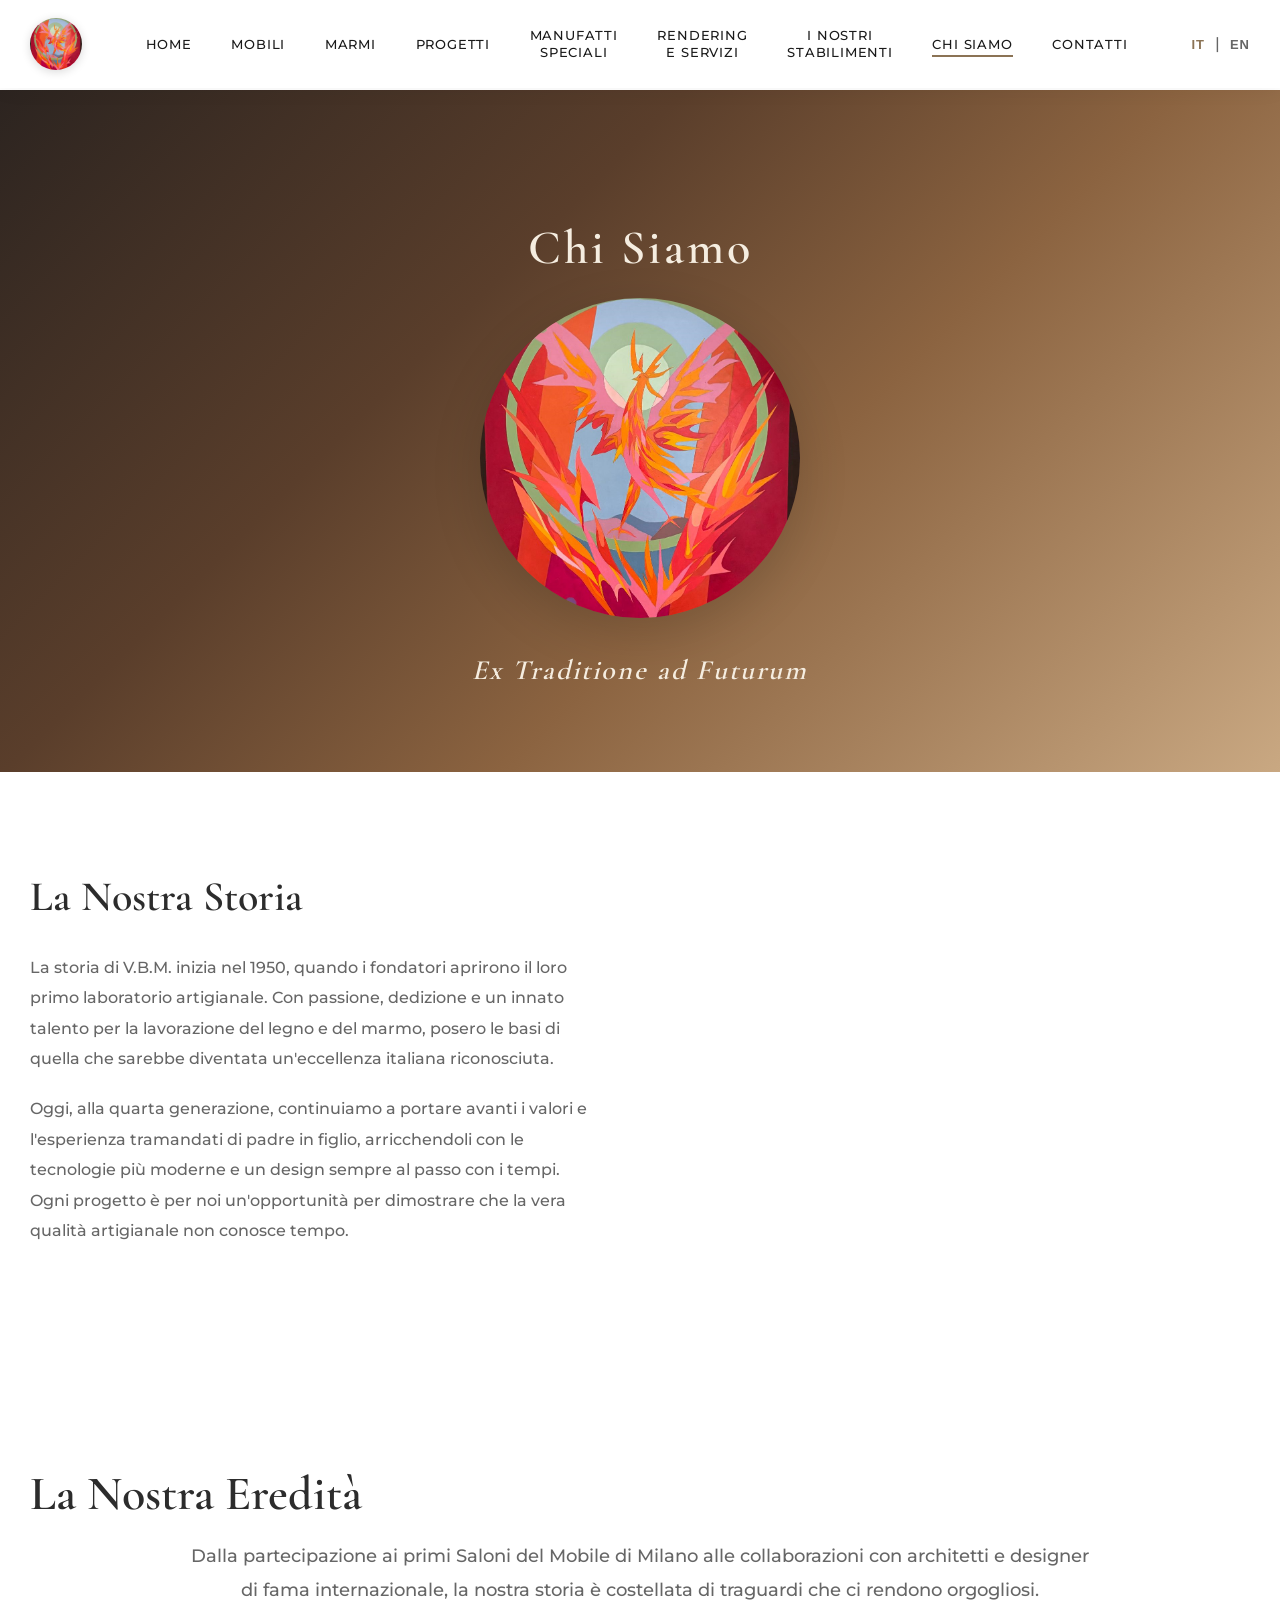
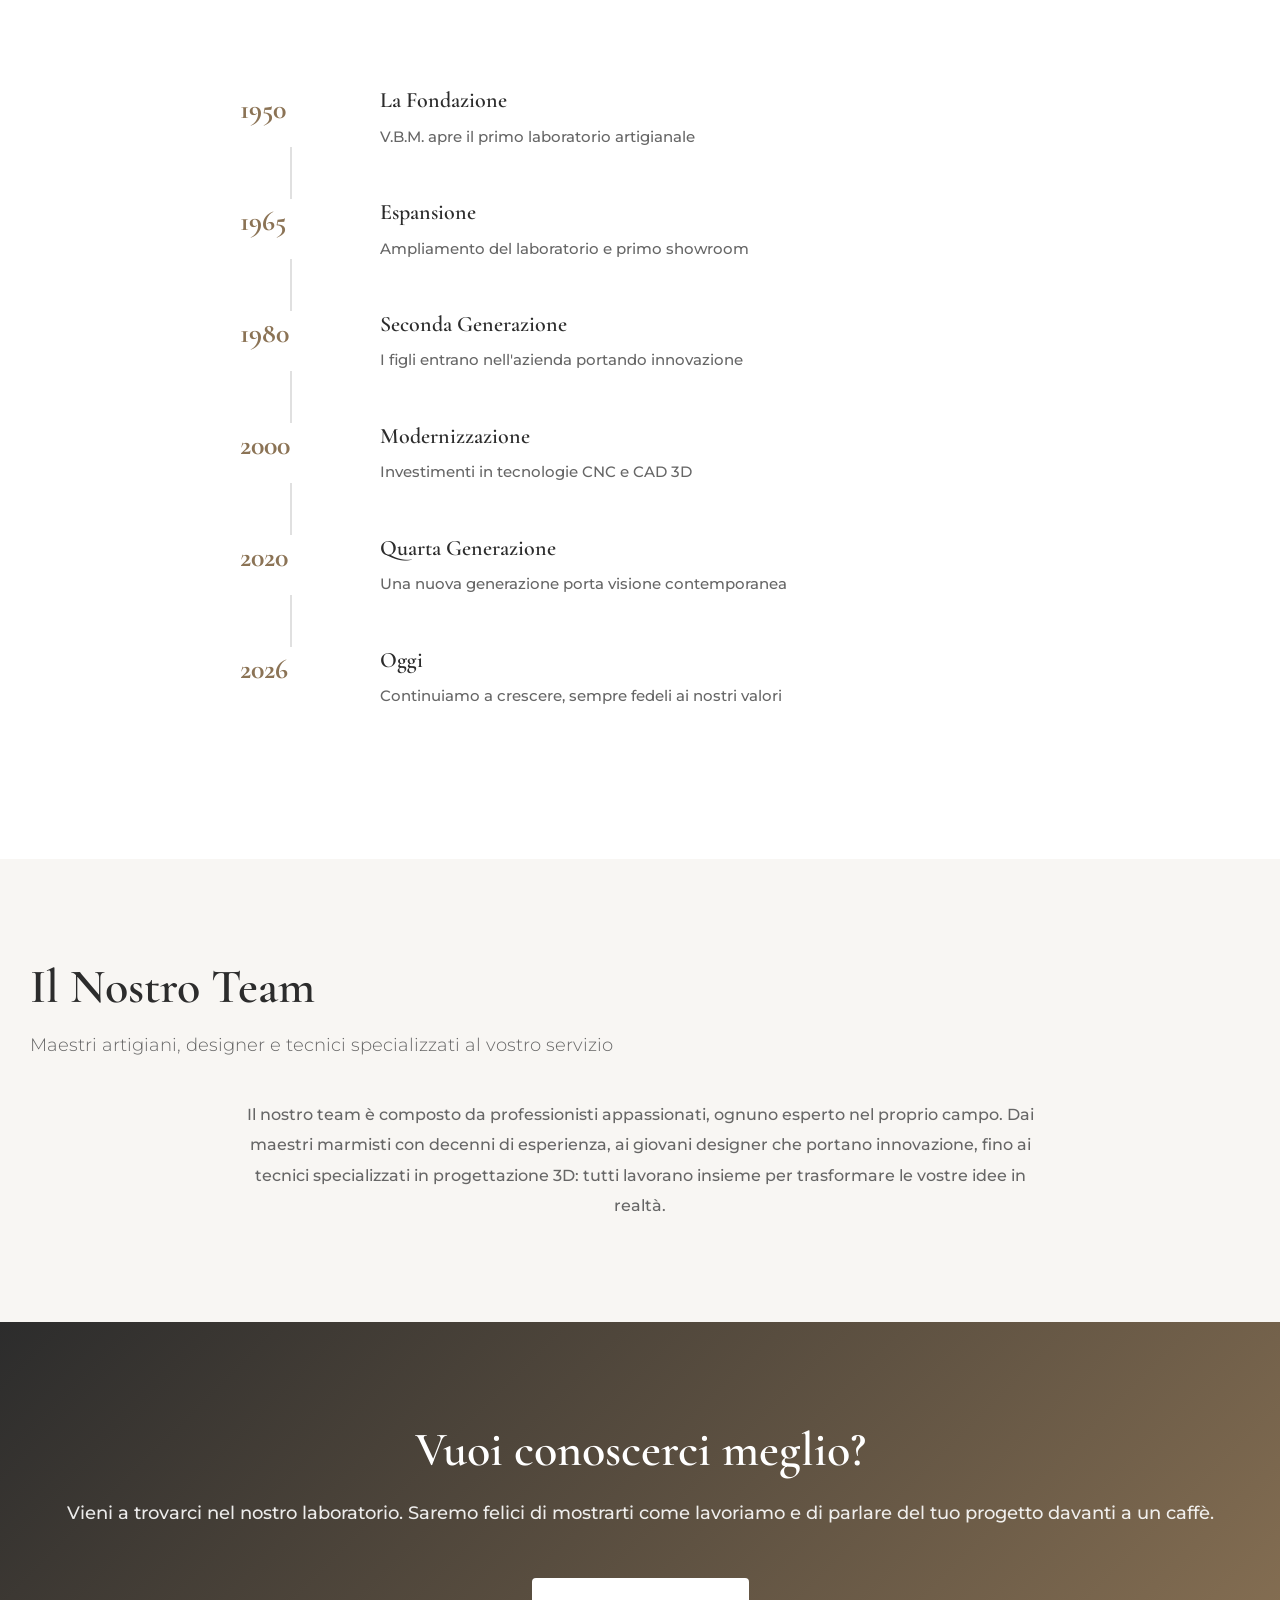
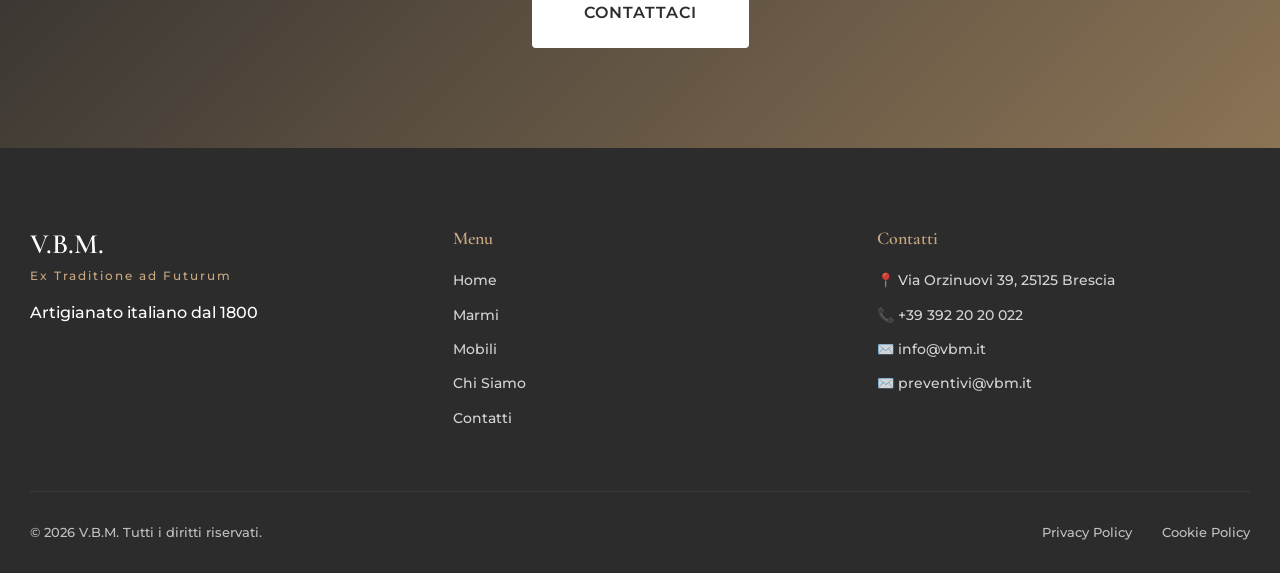
==== commit 754f9538: "Homepage: aggiorna testo slide; navbar: inverti ordine Mobili/Marmi Co-Authored-By: Claude Sonnet 4." ====
--- a/chi-siamo.html
+++ b/chi-siamo.html
@@ -25,8 +25,8 @@
 
                 <div class="nav-menu" id="navMenu">
                     <a href="index.html" class="nav-link" data-it="Home" data-en="Home">Home</a>
+                    <a href="mobili.html" class="nav-link" data-it="Mobili" data-en="Furniture">Mobili</a>
                     <a href="marmi.html" class="nav-link" data-it="Marmi" data-en="Marble">Marmi</a>
-                    <a href="mobili.html" class="nav-link" data-it="Mobili" data-en="Furniture">Mobili</a>
                     <a href="progetti.html" class="nav-link" data-it="Progetti" data-en="Projects">Progetti</a>
                     <a href="manufatti.html" class="nav-link" data-it="Manufatti<br>Speciali" data-en="Special<br>Items">Manufatti<br>Speciali</a>
                     <a href="rendering.html" class="nav-link" data-it="Rendering<br>e Servizi" data-en="Rendering<br>&amp; Services">Rendering<br>e Servizi</a>
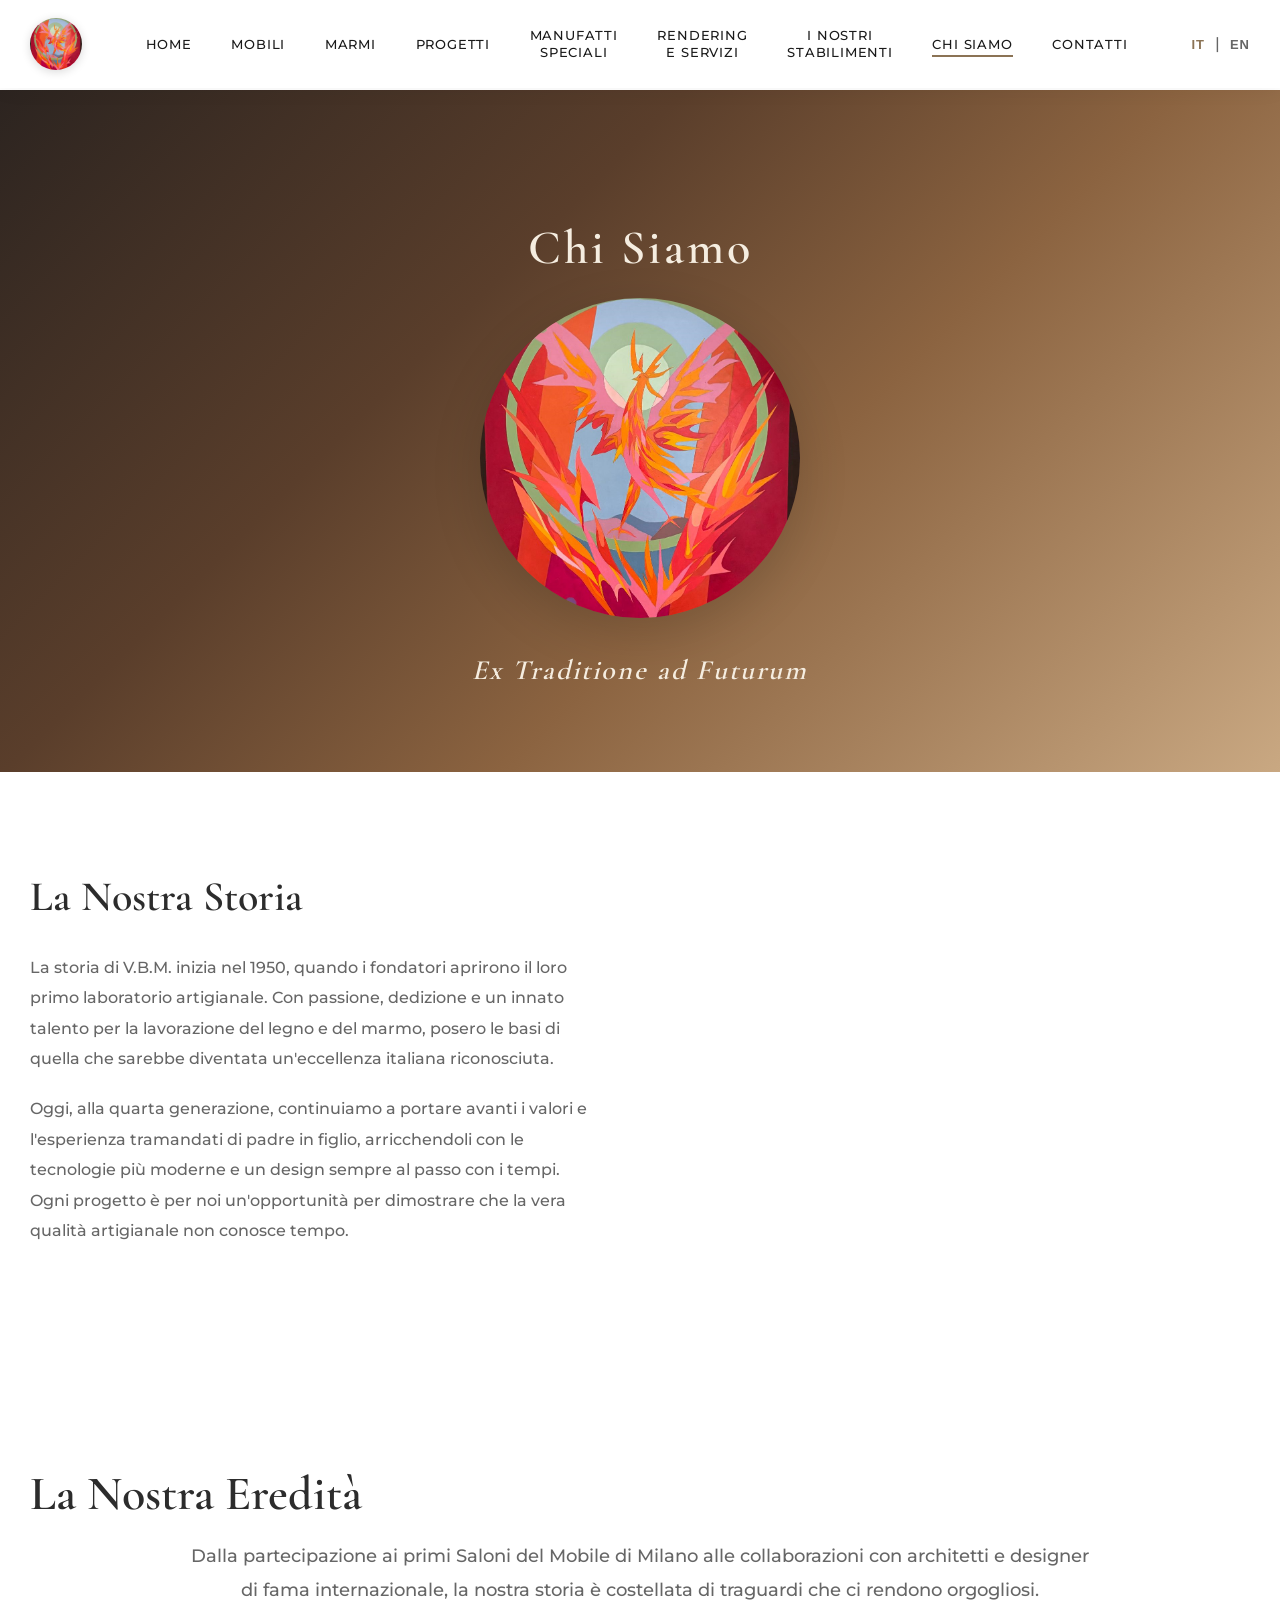
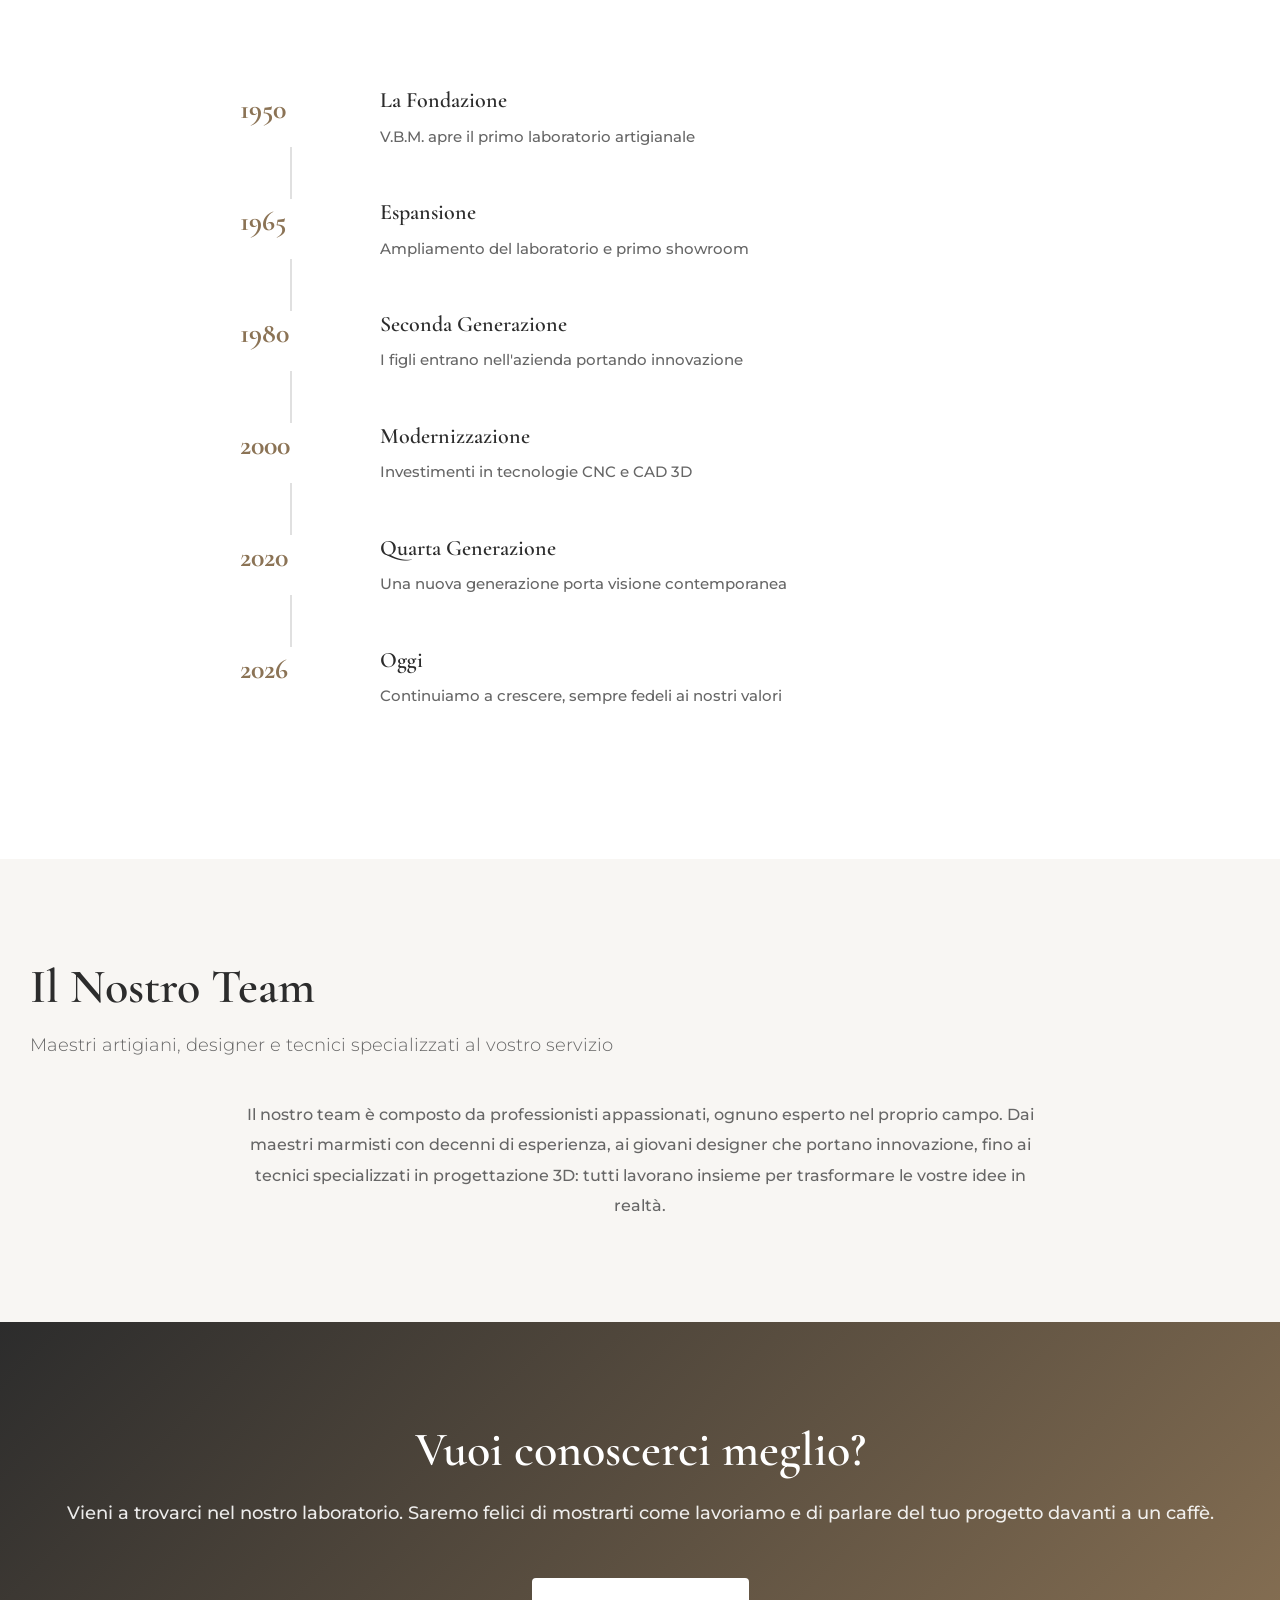
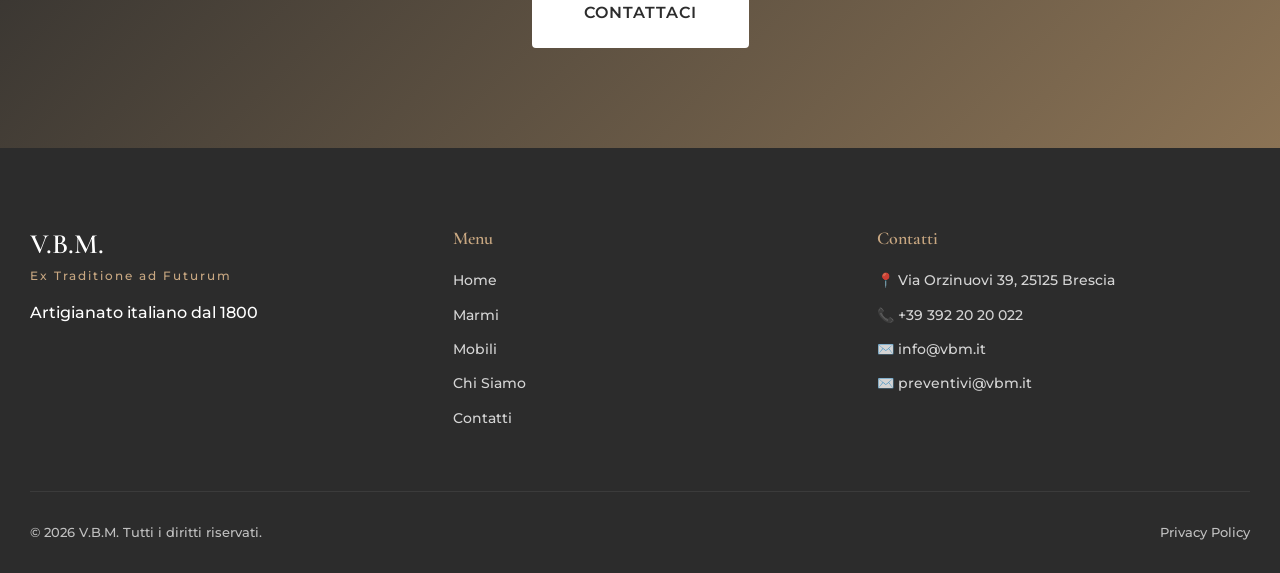
==== commit aa1e1168: "Aggiunge Privacy Policy GDPR; rimuove Cookie Policy da tutto il sito Co-Authored-By: Claude Sonnet 4" ====
--- a/chi-siamo.html
+++ b/chi-siamo.html
@@ -220,8 +220,7 @@
             <div class="footer-bottom">
                 <p>&copy; 2026 V.B.M. <span data-it="Tutti i diritti riservati." data-en="All rights reserved.">Tutti i diritti riservati.</span></p>
                 <div class="footer-links">
-                    <a href="#" data-it="Privacy Policy" data-en="Privacy Policy">Privacy Policy</a>
-                    <a href="#" data-it="Cookie Policy" data-en="Cookie Policy">Cookie Policy</a>
+                    <a href="privacy-policy.html" data-it="Privacy Policy" data-en="Privacy Policy">Privacy Policy</a>
                 </div>
             </div>
         </div>
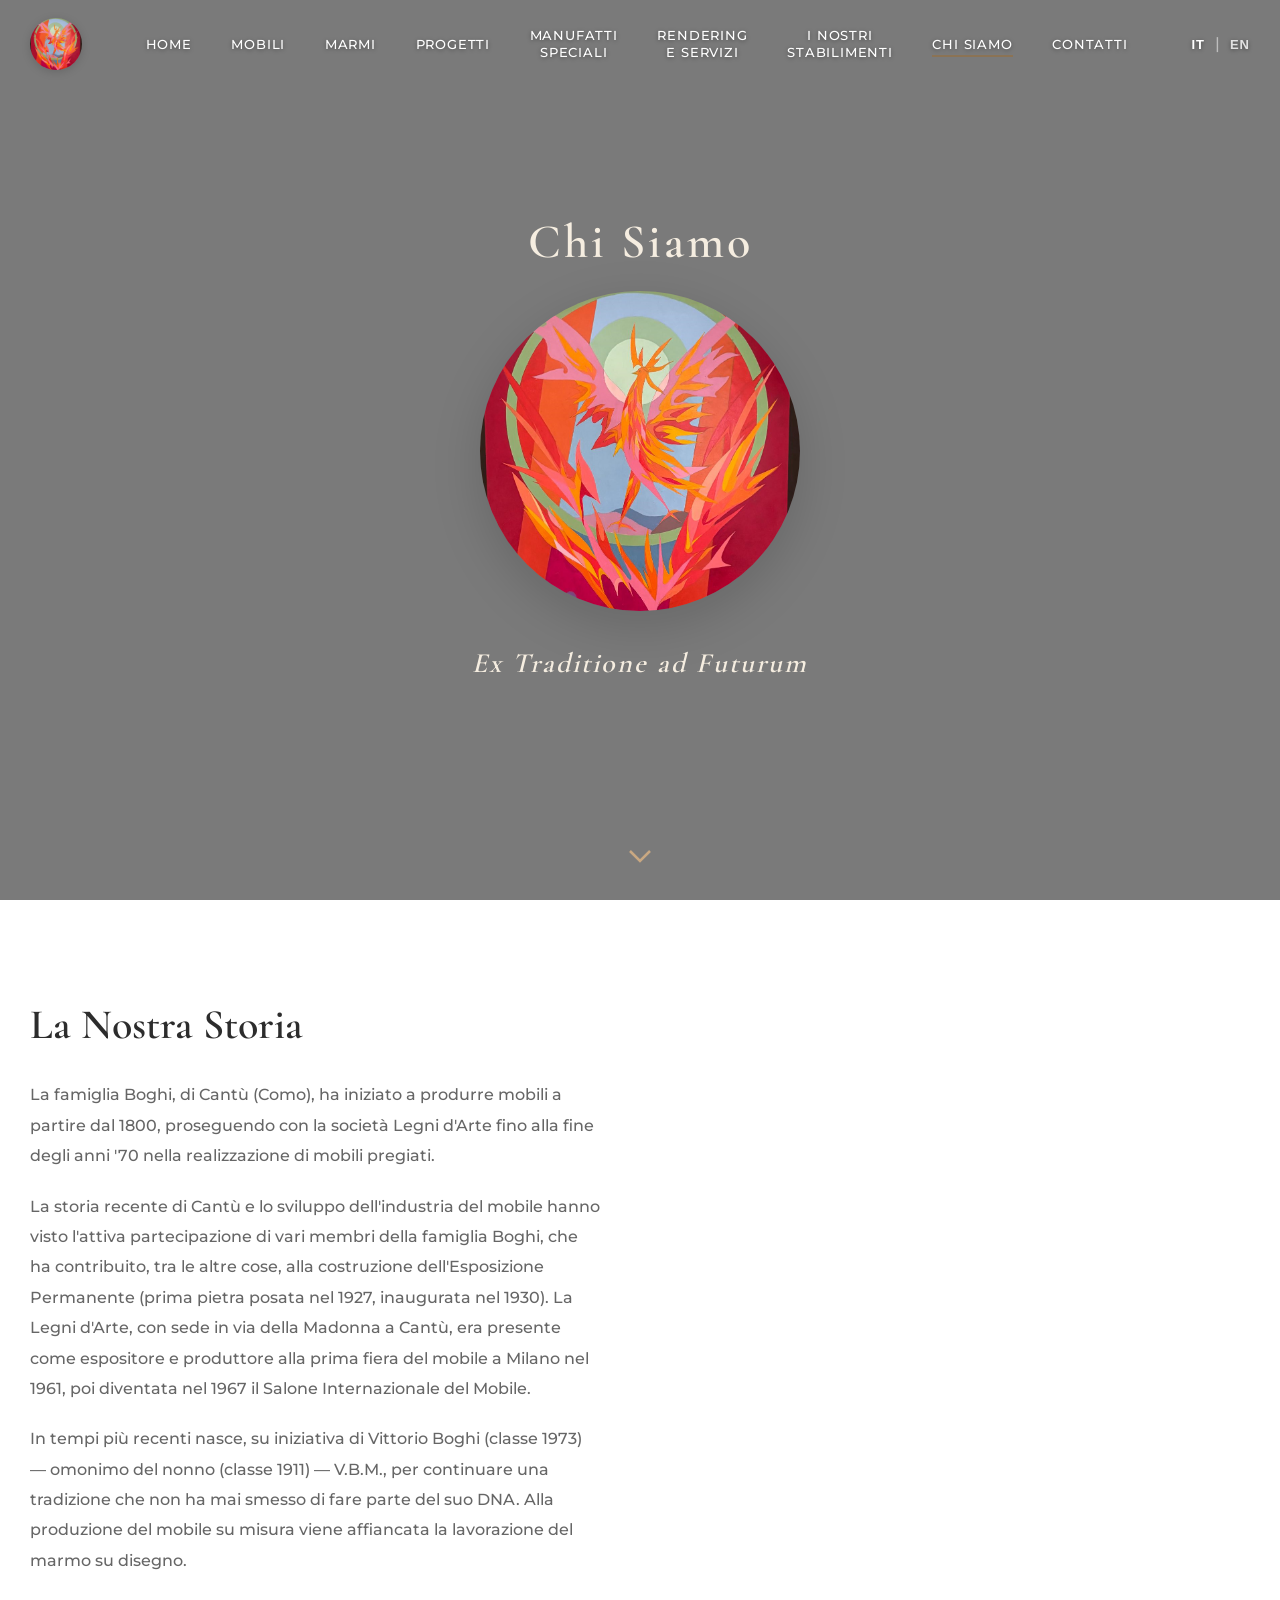
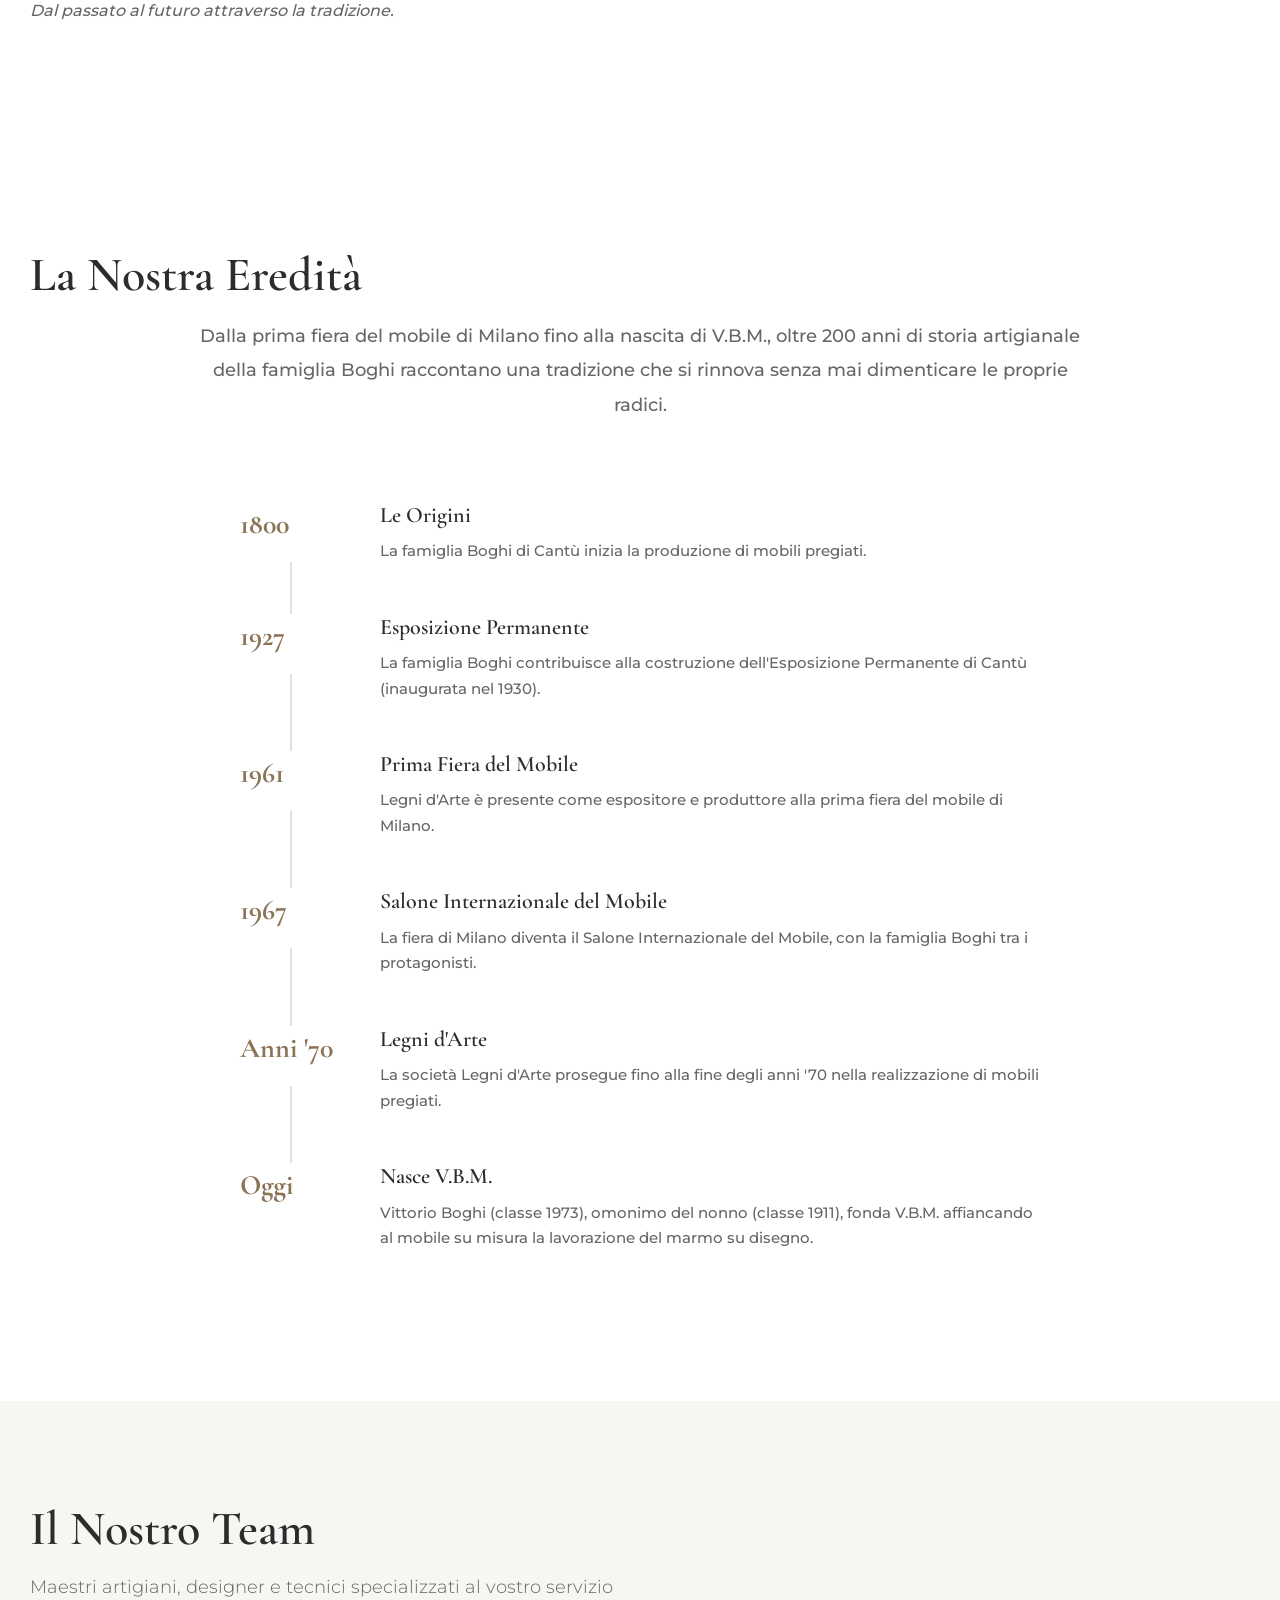
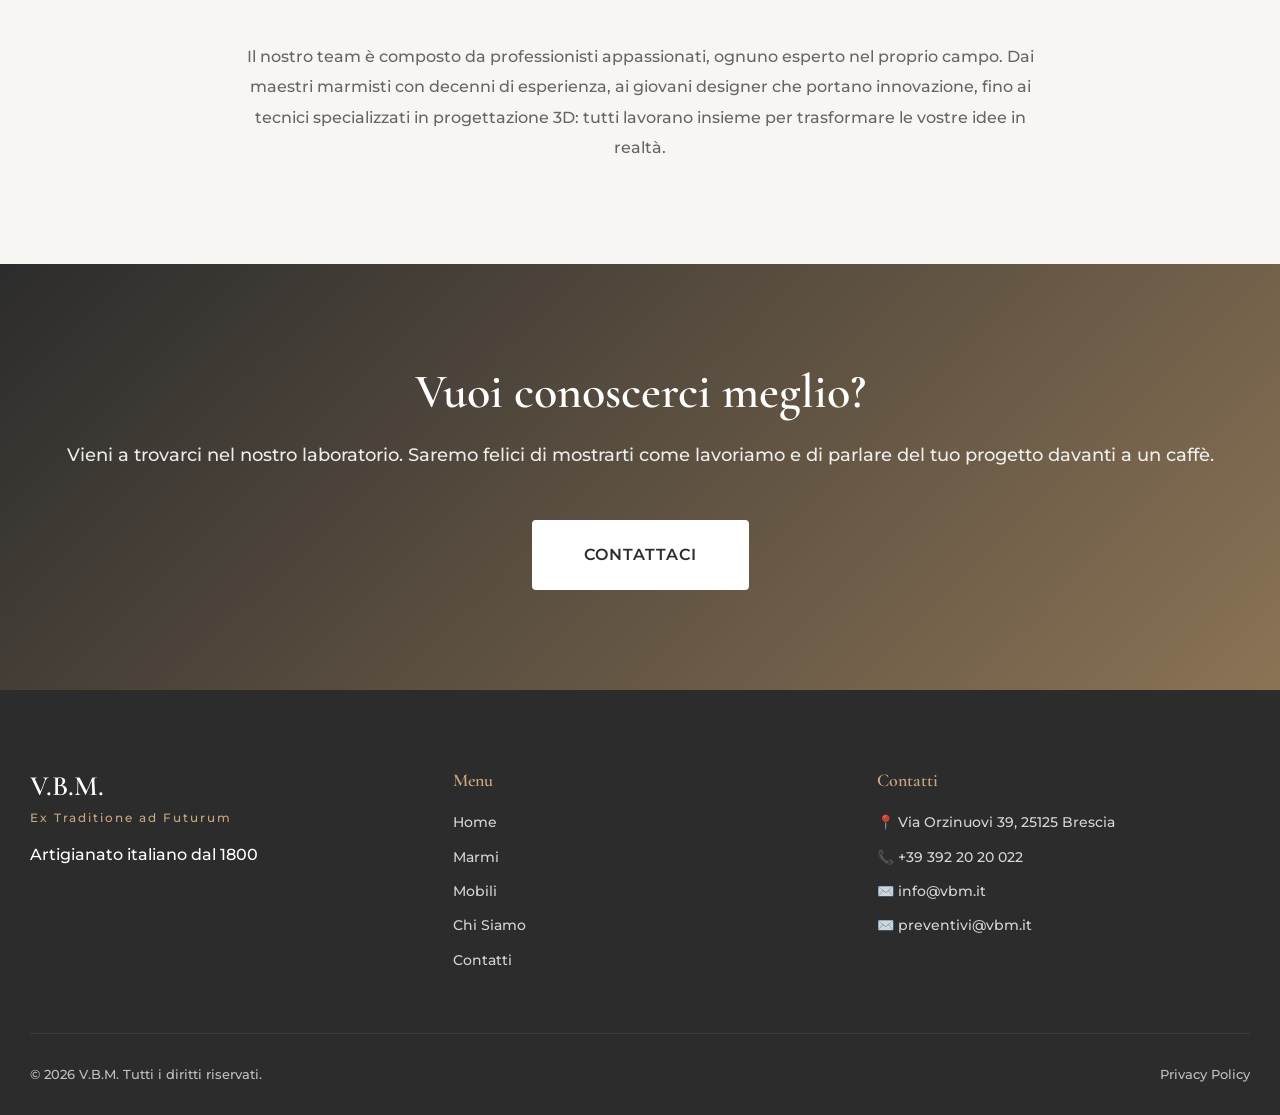
==== commit cc60139a: "Restyling completo: navbar trasparente, sezioni manifesto, pagine nuove - Navbar trasparente con scr" ====
--- a/chi-siamo.html
+++ b/chi-siamo.html
@@ -11,6 +11,23 @@
     <link rel="stylesheet" href="css/fonts.css">
     <link rel="stylesheet" href="css/style.css">
     <link rel="stylesheet" href="css/gallery.css">
+    <style>
+        .logo-section {
+            height: 100vh;
+            padding: 2rem 0;
+            display: flex;
+            flex-direction: column;
+            align-items: center;
+            justify-content: center;
+            position: relative;
+        }
+        #scrollArrow {
+            position: absolute;
+            bottom: 1.5rem;
+            left: 50%;
+            transform: translateX(-50%);
+        }
+    </style>
 </head>
 <body>
     <!-- Navigation -->
@@ -52,7 +69,8 @@
     </nav>
 
     <!-- Logo Section -->
-    <section class="logo-section">
+    <section class="logo-section" style="background-image: url('images/marmi-header.jpg')">
+        <div class="logo-section-overlay"></div>
         <div class="container">
             <div class="logo-showcase">
                 <h1 class="chisiamo-title" data-it="Chi Siamo" data-en="About Us">Chi Siamo</h1>
@@ -60,6 +78,11 @@
                 <p class="logo-motto">Ex Traditione ad Futurum</p>
             </div>
         </div>
+        <div class="scroll-arrow" id="scrollArrow">
+            <svg viewBox="0 0 24 24" xmlns="http://www.w3.org/2000/svg">
+                <polyline points="6 9 12 15 18 9"></polyline>
+            </svg>
+        </div>
     </section>
 
     <!-- Story Section -->
@@ -68,12 +91,16 @@
             <div class="story-content">
                 <div class="story-text">
                     <h2 data-it="La Nostra Storia" data-en="Our Story">La Nostra Storia</h2>
-                    <p data-it="La storia di V.B.M. inizia nel 1950, quando i fondatori aprirono il loro primo laboratorio artigianale. Con passione, dedizione e un innato talento per la lavorazione del legno e del marmo, posero le basi di quella che sarebbe diventata un'eccellenza italiana riconosciuta." data-en="The story of V.B.M. begins in 1950, when the founders opened their first artisan workshop. With passion, dedication and an innate talent for working wood and marble, they laid the foundations of what would become a recognized Italian excellence.">
-                        La storia di V.B.M. inizia nel 1950, quando i fondatori aprirono il loro primo laboratorio artigianale. Con passione, dedizione e un innato talento per la lavorazione del legno e del marmo, posero le basi di quella che sarebbe diventata un'eccellenza italiana riconosciuta.
+                    <p>
+                        La famiglia Boghi, di Cantù (Como), ha iniziato a produrre mobili a partire dal 1800, proseguendo con la società Legni d'Arte fino alla fine degli anni '70 nella realizzazione di mobili pregiati.
                     </p>
-                    <p data-it="Oggi, alla quarta generazione, continuiamo a portare avanti i valori e l'esperienza tramandati di padre in figlio, arricchendoli con le tecnologie più moderne e un design sempre al passo con i tempi. Ogni progetto è per noi un'opportunità per dimostrare che la vera qualità artigianale non conosce tempo." data-en="Today, in our fourth generation, we continue to carry forward the values and experience passed from father to son, enriching them with the most modern technologies and contemporary design. Each project is an opportunity to demonstrate that true artisan quality is timeless.">
-                        Oggi, alla quarta generazione, continuiamo a portare avanti i valori e l'esperienza tramandati di padre in figlio, arricchendoli con le tecnologie più moderne e un design sempre al passo con i tempi. Ogni progetto è per noi un'opportunità per dimostrare che la vera qualità artigianale non conosce tempo.
+                    <p>
+                        La storia recente di Cantù e lo sviluppo dell'industria del mobile hanno visto l'attiva partecipazione di vari membri della famiglia Boghi, che ha contribuito, tra le altre cose, alla costruzione dell'Esposizione Permanente (prima pietra posata nel 1927, inaugurata nel 1930). La Legni d'Arte, con sede in via della Madonna a Cantù, era presente come espositore e produttore alla prima fiera del mobile a Milano nel 1961, poi diventata nel 1967 il Salone Internazionale del Mobile.
                     </p>
+                    <p>
+                        In tempi più recenti nasce, su iniziativa di Vittorio Boghi (classe 1973) — omonimo del nonno (classe 1911) — V.B.M., per continuare una tradizione che non ha mai smesso di fare parte del suo DNA. Alla produzione del mobile su misura viene affiancata la lavorazione del marmo su disegno.
+                    </p>
+                    <p><em>Dal passato al futuro attraverso la tradizione.</em></p>
                 </div>
             </div>
         </div>
@@ -84,8 +111,8 @@
         <div class="container">
             <h2 class="section-title" data-it="La Nostra Eredità" data-en="Our Heritage">La Nostra Eredità</h2>
             <div class="heritage-content">
-                <p class="heritage-intro" data-it="Dalla partecipazione ai primi Saloni del Mobile di Milano alle collaborazioni con architetti e designer di fama internazionale, la nostra storia è costellata di traguardi che ci rendono orgogliosi." data-en="From participation in the first Milan Furniture Fairs to collaborations with internationally renowned architects and designers, our history is marked by achievements that make us proud.">
-                    Dalla partecipazione ai primi Saloni del Mobile di Milano alle collaborazioni con architetti e designer di fama internazionale, la nostra storia è costellata di traguardi che ci rendono orgogliosi.
+                <p class="heritage-intro">
+                    Dalla prima fiera del mobile di Milano fino alla nascita di V.B.M., oltre 200 anni di storia artigianale della famiglia Boghi raccontano una tradizione che si rinnova senza mai dimenticare le proprie radici.
                 </p>
 
                 <div class="heritage-gallery" id="heritage-gallery">
@@ -94,62 +121,50 @@
 
                 <div class="heritage-timeline">
                     <div class="timeline-item">
-                        <div class="timeline-year">1950</div>
-                        <div class="timeline-content">
-                            <h4 data-it="La Fondazione" data-en="The Foundation">La Fondazione</h4>
-                            <p data-it="V.B.M. apre il primo laboratorio artigianale" data-en="V.B.M. opens the first artisan workshop">
-                                V.B.M. apre il primo laboratorio artigianale
-                            </p>
-                        </div>
-                    </div>
-
-                    <div class="timeline-item">
-                        <div class="timeline-year">1965</div>
-                        <div class="timeline-content">
-                            <h4 data-it="Espansione" data-en="Expansion">Espansione</h4>
-                            <p data-it="Ampliamento del laboratorio e primo showroom" data-en="Workshop expansion and first showroom">
-                                Ampliamento del laboratorio e primo showroom
-                            </p>
-                        </div>
-                    </div>
-
-                    <div class="timeline-item">
-                        <div class="timeline-year">1980</div>
-                        <div class="timeline-content">
-                            <h4 data-it="Seconda Generazione" data-en="Second Generation">Seconda Generazione</h4>
-                            <p data-it="I figli entrano nell'azienda portando innovazione" data-en="The children join the company bringing innovation">
-                                I figli entrano nell'azienda portando innovazione
-                            </p>
-                        </div>
-                    </div>
-
-                    <div class="timeline-item">
-                        <div class="timeline-year">2000</div>
-                        <div class="timeline-content">
-                            <h4 data-it="Modernizzazione" data-en="Modernization">Modernizzazione</h4>
-                            <p data-it="Investimenti in tecnologie CNC e CAD 3D" data-en="Investments in CNC technologies and 3D CAD">
-                                Investimenti in tecnologie CNC e CAD 3D
-                            </p>
-                        </div>
-                    </div>
-
-                    <div class="timeline-item">
-                        <div class="timeline-year">2020</div>
-                        <div class="timeline-content">
-                            <h4 data-it="Quarta Generazione" data-en="Fourth Generation">Quarta Generazione</h4>
-                            <p data-it="Una nuova generazione porta visione contemporanea" data-en="A new generation brings contemporary vision">
-                                Una nuova generazione porta visione contemporanea
-                            </p>
-                        </div>
-                    </div>
-
-                    <div class="timeline-item">
-                        <div class="timeline-year">2026</div>
-                        <div class="timeline-content">
-                            <h4 data-it="Oggi" data-en="Today">Oggi</h4>
-                            <p data-it="Continuiamo a crescere, sempre fedeli ai nostri valori" data-en="We continue to grow, always faithful to our values">
-                                Continuiamo a crescere, sempre fedeli ai nostri valori
-                            </p>
+                        <div class="timeline-year">1800</div>
+                        <div class="timeline-content">
+                            <h4>Le Origini</h4>
+                            <p>La famiglia Boghi di Cantù inizia la produzione di mobili pregiati.</p>
+                        </div>
+                    </div>
+
+                    <div class="timeline-item">
+                        <div class="timeline-year">1927</div>
+                        <div class="timeline-content">
+                            <h4>Esposizione Permanente</h4>
+                            <p>La famiglia Boghi contribuisce alla costruzione dell'Esposizione Permanente di Cantù (inaugurata nel 1930).</p>
+                        </div>
+                    </div>
+
+                    <div class="timeline-item">
+                        <div class="timeline-year">1961</div>
+                        <div class="timeline-content">
+                            <h4>Prima Fiera del Mobile</h4>
+                            <p>Legni d'Arte è presente come espositore e produttore alla prima fiera del mobile di Milano.</p>
+                        </div>
+                    </div>
+
+                    <div class="timeline-item">
+                        <div class="timeline-year">1967</div>
+                        <div class="timeline-content">
+                            <h4>Salone Internazionale del Mobile</h4>
+                            <p>La fiera di Milano diventa il Salone Internazionale del Mobile, con la famiglia Boghi tra i protagonisti.</p>
+                        </div>
+                    </div>
+
+                    <div class="timeline-item">
+                        <div class="timeline-year">Anni '70</div>
+                        <div class="timeline-content">
+                            <h4>Legni d'Arte</h4>
+                            <p>La società Legni d'Arte prosegue fino alla fine degli anni '70 nella realizzazione di mobili pregiati.</p>
+                        </div>
+                    </div>
+
+                    <div class="timeline-item">
+                        <div class="timeline-year">Oggi</div>
+                        <div class="timeline-content">
+                            <h4>Nasce V.B.M.</h4>
+                            <p>Vittorio Boghi (classe 1973), omonimo del nonno (classe 1911), fonda V.B.M. affiancando al mobile su misura la lavorazione del marmo su disegno.</p>
                         </div>
                     </div>
                 </div>
@@ -228,5 +243,12 @@
 
     <script src="js/main.js"></script>
     <script src="js/gallery-loader.js"></script>
+    <script>
+        document.getElementById('scrollArrow').addEventListener('click', function() {
+            const logoSection = document.querySelector('.logo-section');
+            const navHeight = document.getElementById('navbar').offsetHeight;
+            window.scrollTo({ top: logoSection.offsetTop + logoSection.offsetHeight - navHeight, behavior: 'smooth' });
+        });
+    </script>
 </body>
 </html>
--- a/css/style.css
+++ b/css/style.css
@@ -61,15 +61,16 @@
     top: 0;
     left: 0;
     width: 100%;
+    background: transparent;
+    box-shadow: none;
+    z-index: 1000;
+    transition: background 0.4s ease, box-shadow 0.4s ease;
+}
+
+.navbar.scrolled {
     background: rgba(255, 255, 255, 0.98);
     backdrop-filter: blur(10px);
-    box-shadow: 0 2px 20px rgba(0, 0, 0, 0.05);
-    z-index: 1000;
-    transition: var(--transition);
-}
-
-.navbar.scrolled {
-    box-shadow: 0 2px 30px rgba(0, 0, 0, 0.1);
+    box-shadow: 0 2px 20px rgba(0, 0, 0, 0.08);
 }
 
 .nav-wrapper {
@@ -131,7 +132,8 @@
     font-weight: 500;
     letter-spacing: 0.8px;
     text-transform: uppercase;
-    color: var(--text-dark);
+    color: #fff;
+    text-shadow: 0 1px 4px rgba(0,0,0,0.4);
     position: relative;
     padding: 5px 0;
     white-space: nowrap;
@@ -173,20 +175,44 @@
     font-size: 13px;
     font-weight: 600;
     letter-spacing: 1px;
+    color: rgba(255,255,255,0.8);
+    cursor: pointer;
+    transition: var(--transition);
+    text-shadow: 0 1px 4px rgba(0,0,0,0.4);
+}
+
+.lang-btn.active {
+    color: #fff;
+}
+
+.lang-btn:hover {
+    color: #fff;
+}
+
+.separator {
+    color: rgba(255,255,255,0.5);
+    text-shadow: none;
+}
+
+.navbar.scrolled .nav-link {
+    color: var(--text-dark);
+    text-shadow: none;
+}
+
+.navbar.scrolled .lang-btn {
     color: var(--text-light);
-    cursor: pointer;
-    transition: var(--transition);
-}
-
-.lang-btn.active {
+    text-shadow: none;
+}
+
+.navbar.scrolled .lang-btn.active {
     color: var(--secondary-color);
 }
 
-.lang-btn:hover {
+.navbar.scrolled .lang-btn:hover {
     color: var(--secondary-color);
 }
 
-.separator {
+.navbar.scrolled .separator {
     color: var(--text-light);
 }
 
@@ -202,8 +228,12 @@
 .mobile-toggle span {
     width: 25px;
     height: 2px;
+    background: #fff;
+    transition: var(--transition);
+}
+
+.navbar.scrolled .mobile-toggle span {
     background: var(--primary-color);
-    transition: var(--transition);
 }
 
 /* ========================================
@@ -212,7 +242,7 @@
 .hero-slider {
     position: relative;
     height: 100vh;
-    margin-top: 90px;
+    margin-top: 0;
     overflow: hidden;
     background-color: #1a1a1a;
 }
@@ -636,6 +666,11 @@
         left: 0;
     }
 
+    .nav-menu .nav-link {
+        color: var(--text-dark);
+        text-shadow: none;
+    }
+
     .mobile-toggle {
         display: flex;
     }
--- a/css/gallery.css
+++ b/css/gallery.css
@@ -4,7 +4,7 @@
 .page-header {
     position: relative;
     height: 400px;
-    margin-top: 90px;
+    margin-top: 0;
     background-size: cover;
     background-position: center;
     display: flex;
@@ -53,7 +53,7 @@
    INTRO SECTION
    ======================================== */
 .intro-section {
-    padding: 80px 0;
+    padding: 32px 0;
     background: #f8f6f3;
 }
 
@@ -74,6 +74,60 @@
     line-height: 1.9;
     color: #666;
     margin-bottom: 20px;
+}
+
+/* ========================================
+   MANIFESTO SECTION (dark intro)
+   ======================================== */
+.manifesto-section {
+    background: #2c2c2c;
+    color: #fff;
+    padding: 1.5rem 0;
+    text-align: center;
+}
+
+.manifesto-section h2 {
+    font-family: 'Cormorant Garamond', serif;
+    font-size: 3rem;
+    color: #c9a882;
+    margin-bottom: 1.5rem;
+}
+
+.manifesto-section p {
+    font-size: 1.1rem;
+    line-height: 1.9;
+    color: #fff;
+    max-width: 700px;
+    margin: 0 auto 1.5rem;
+    opacity: 0.9;
+}
+
+/* ========================================
+   SCROLL ARROW
+   ======================================== */
+.scroll-arrow {
+    display: flex;
+    justify-content: center;
+    margin-top: 2rem;
+    cursor: pointer;
+}
+
+.scroll-arrow svg {
+    width: 40px;
+    height: 40px;
+    stroke: #c9a882;
+    fill: none;
+    stroke-width: 1.5;
+    animation: bounce-arrow 1.8s ease-in-out infinite;
+}
+
+@keyframes bounce-arrow {
+    0%, 100% { transform: translateY(0); opacity: 0.6; }
+    50% { transform: translateY(10px); opacity: 1; }
+}
+
+@media (max-width: 768px) {
+    .manifesto-section h2 { font-size: 2rem; }
 }
 
 /* ========================================
@@ -376,9 +430,11 @@
 .split-header {
     position: relative;
     display: flex;
-    height: 600px;
+    height: 65vh;
+    min-height: 400px;
     margin-top: 0;
     margin-bottom: 0;
+    padding: 0;
     overflow: hidden;
 }
 
@@ -435,11 +491,24 @@
    LOGO SECTION (CHI SIAMO)
    ======================================== */
 .logo-section {
-    padding: 80px 0 80px 0;
-    padding-top: 130px;
-    margin-top: 90px;
-    background: linear-gradient(135deg, #2c2420 0%, #5a3e2b 35%, #8b6340 60%, #c9a882 100%);
+    padding: 80px 0;
+    margin-top: 0;
+    background-size: cover;
+    background-position: center;
     text-align: center;
+}
+
+.logo-section-overlay {
+    position: absolute;
+    inset: 0;
+    background: rgba(0,0,0,0.52);
+    z-index: 0;
+}
+
+.logo-section .container,
+.logo-section .scroll-arrow {
+    position: relative;
+    z-index: 1;
 }
 
 .logo-showcase {
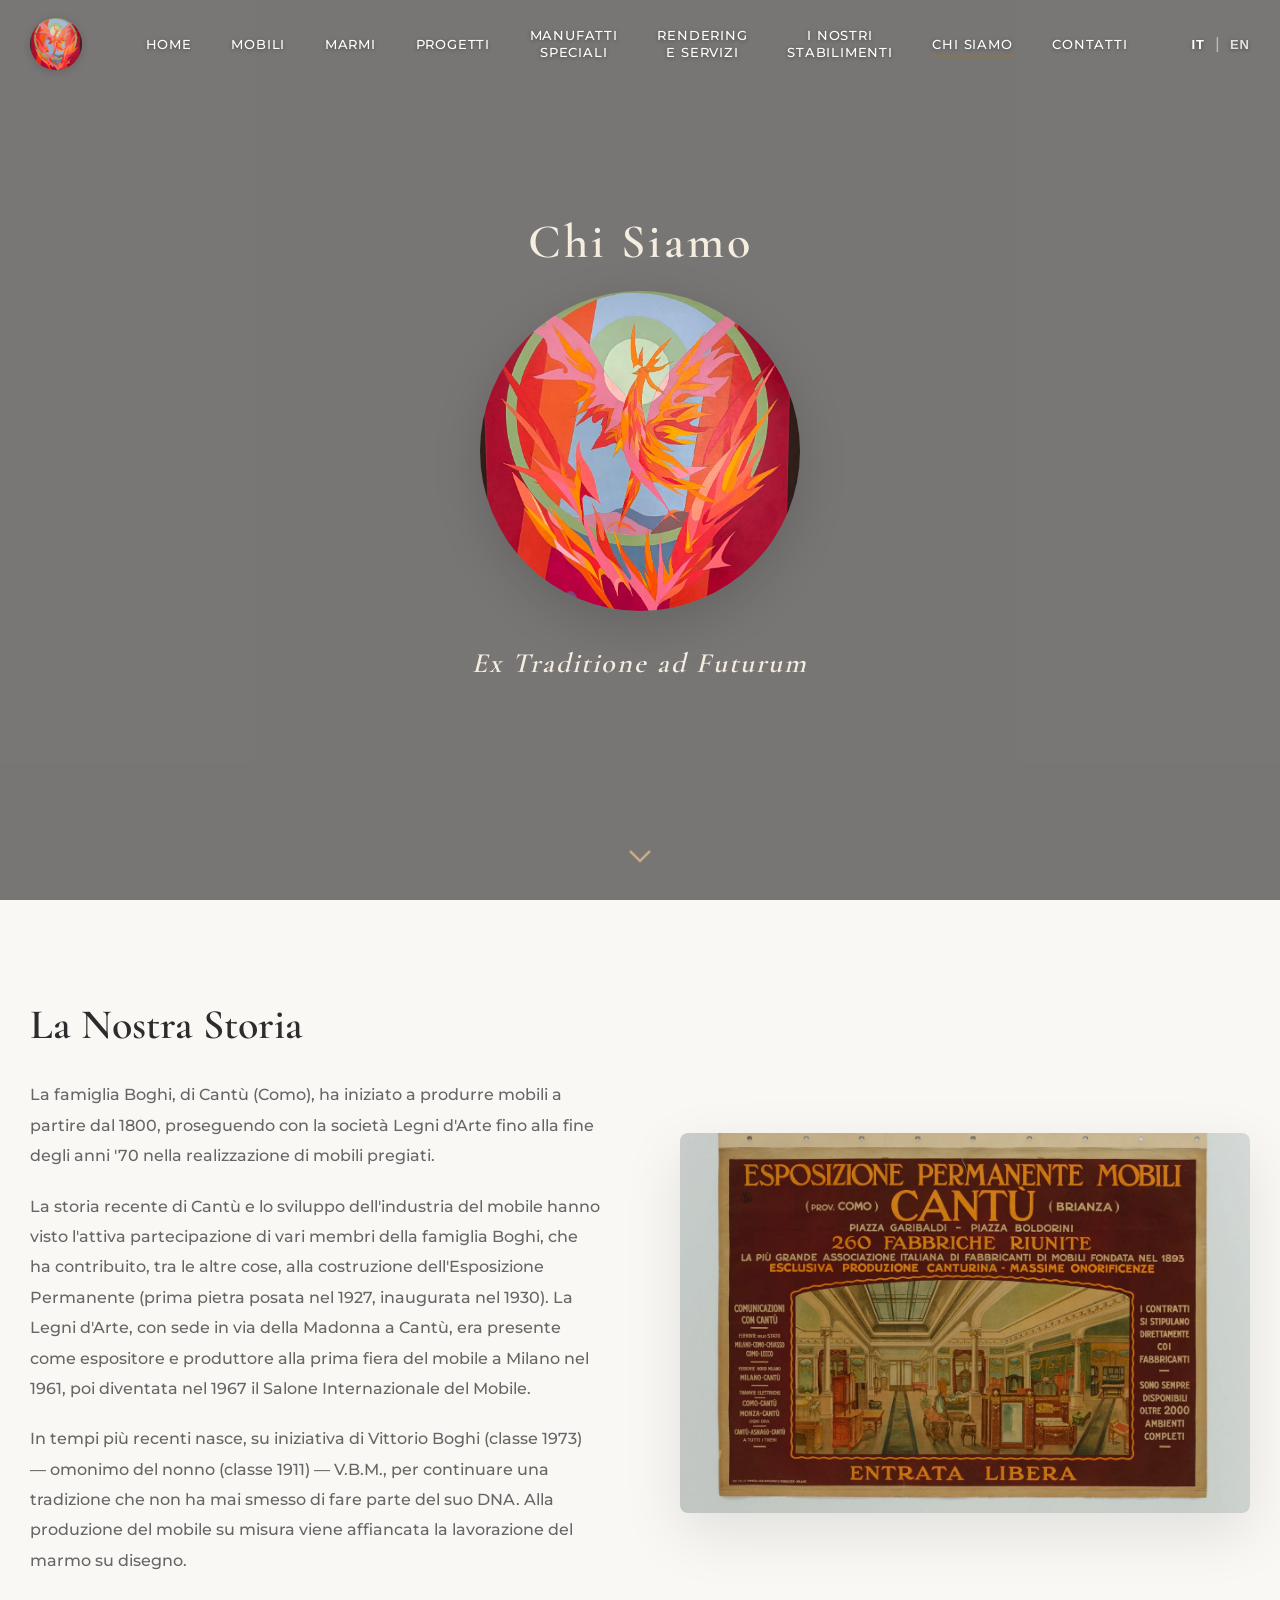
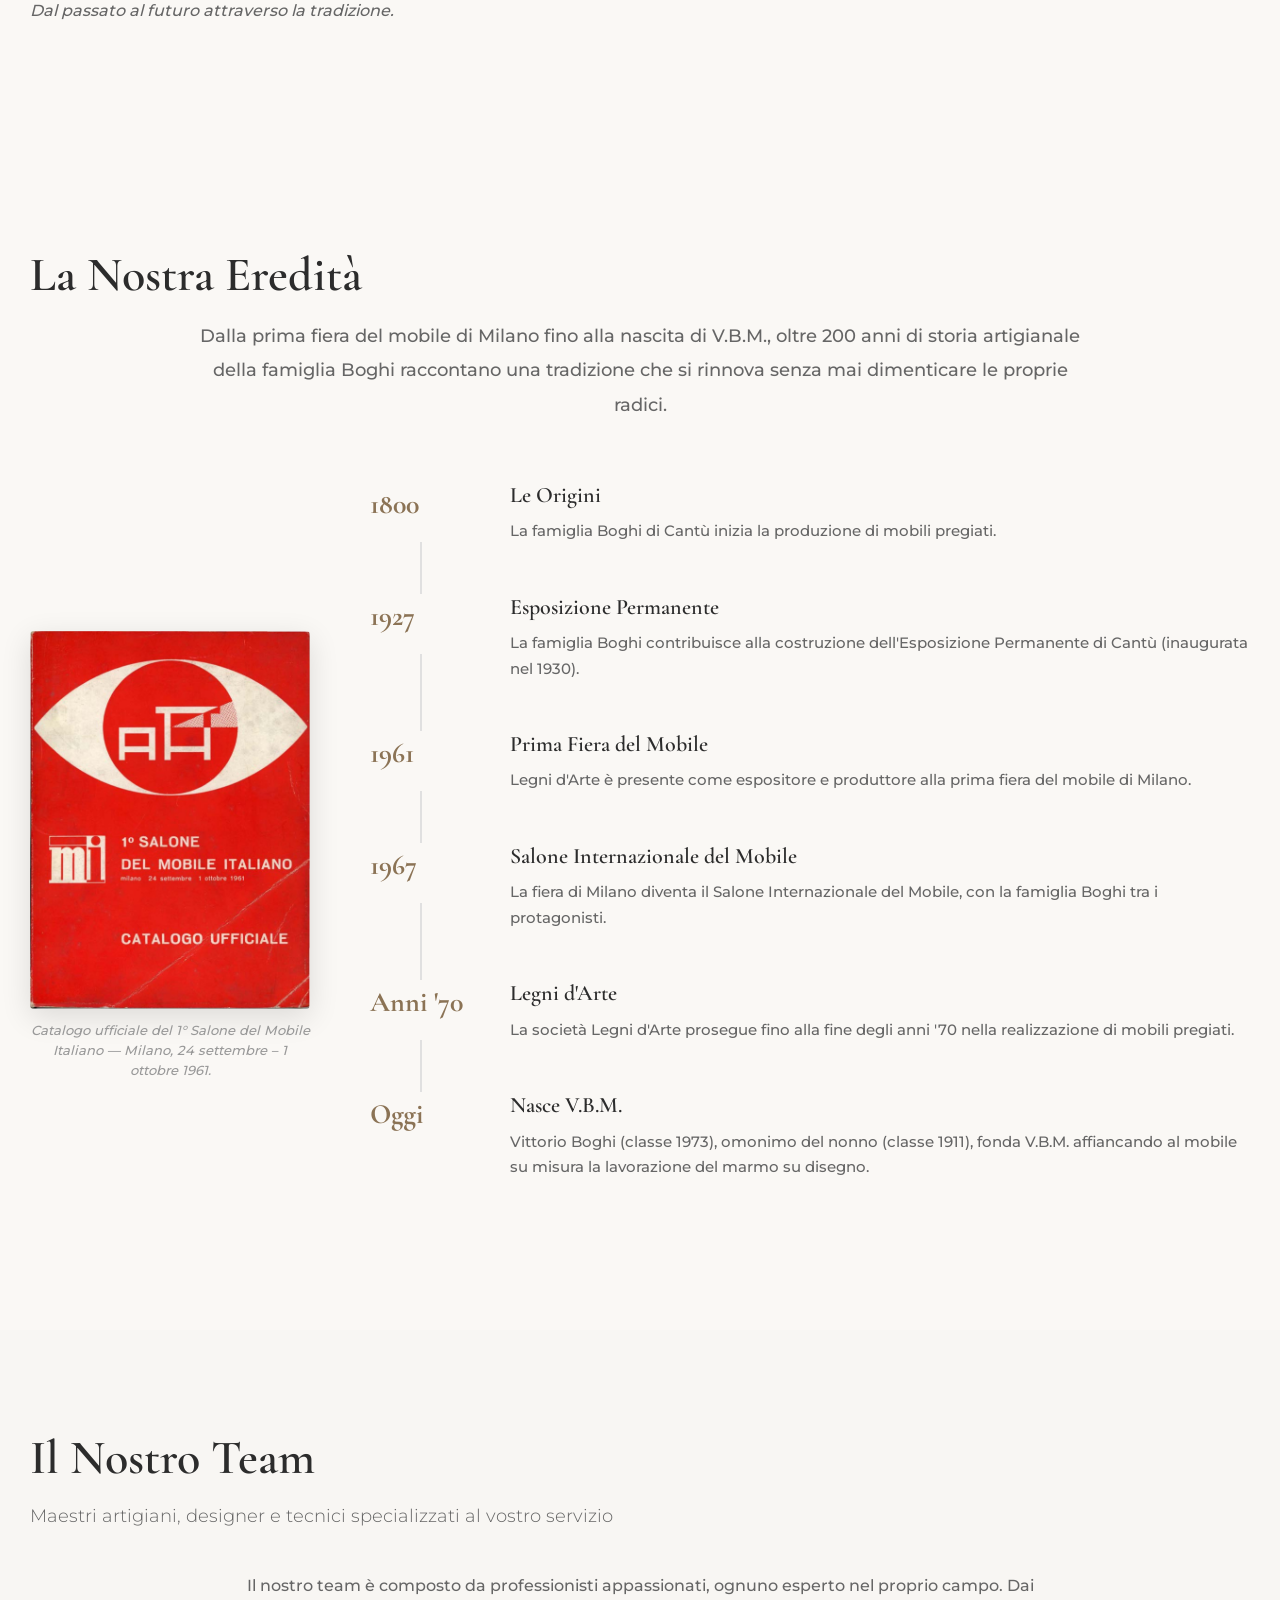
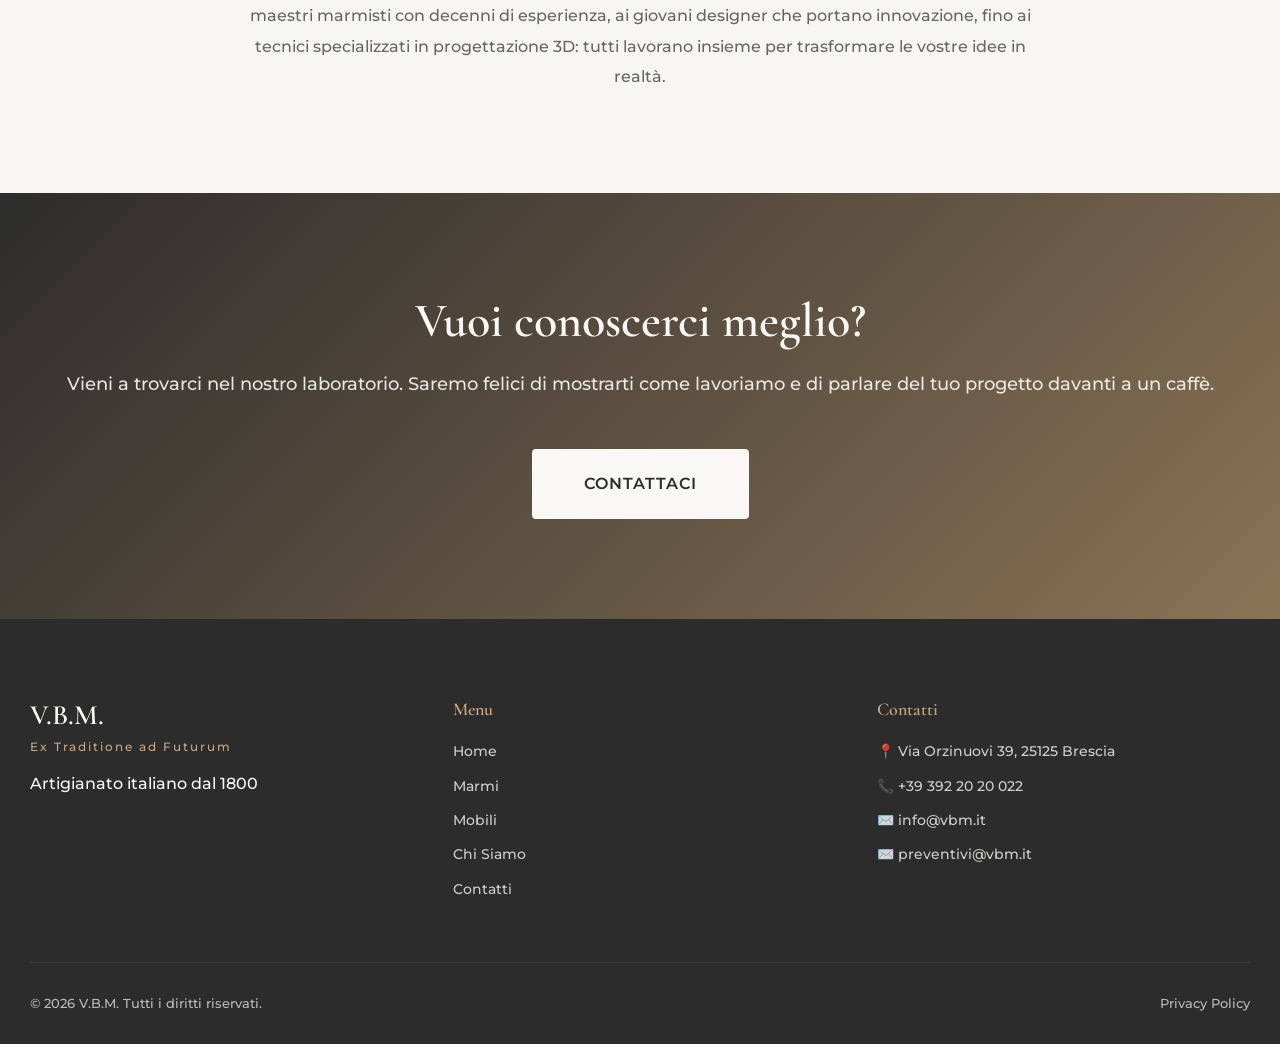
==== commit 83e26fa0: "Aggiornamento completo: mobili, progetti, chi siamo, rendering - mobili.html: galleria con foto real" ====
--- a/chi-siamo.html
+++ b/chi-siamo.html
@@ -102,6 +102,9 @@
                     </p>
                     <p><em>Dal passato al futuro attraverso la tradizione.</em></p>
                 </div>
+                <div class="story-image">
+                    <img src="images/storia/esposizione-permanente-cantu.jpg" alt="Manifesto Esposizione Permanente Mobili Cantù">
+                </div>
             </div>
         </div>
     </section>
@@ -115,10 +118,11 @@
                     Dalla prima fiera del mobile di Milano fino alla nascita di V.B.M., oltre 200 anni di storia artigianale della famiglia Boghi raccontano una tradizione che si rinnova senza mai dimenticare le proprie radici.
                 </p>
 
-                <div class="heritage-gallery" id="heritage-gallery">
-                    <!-- Historical images will be loaded here -->
-                </div>
-
+                <div class="heritage-with-image">
+                <div class="heritage-side-image">
+                    <img src="images/storia/primo-salone-mobile-italiano-1961.jpg" alt="Catalogo ufficiale del 1° Salone del Mobile Italiano, Milano 1961">
+                    <p class="heritage-image-caption" data-it="Catalogo ufficiale del 1° Salone del Mobile Italiano — Milano, 24 settembre – 1 ottobre 1961." data-en="Official catalogue of the 1st Italian Furniture Fair — Milan, 24 September – 1 October 1961.">Catalogo ufficiale del 1° Salone del Mobile Italiano — Milano, 24 settembre – 1 ottobre 1961.</p>
+                </div>
                 <div class="heritage-timeline">
                     <div class="timeline-item">
                         <div class="timeline-year">1800</div>
@@ -168,6 +172,7 @@
                         </div>
                     </div>
                 </div>
+                </div><!-- end heritage-with-image -->
             </div>
         </div>
     </section>
--- a/css/style.css
+++ b/css/style.css
@@ -14,7 +14,7 @@
     --text-dark: #1a1a1a;
     --text-light: #666;
     --bg-light: #f8f6f3;
-    --white: #ffffff;
+    --white: #faf8f5;
     --transition: all 0.3s ease;
 }
 
@@ -25,6 +25,7 @@
 body {
     font-family: 'Montserrat', sans-serif;
     color: var(--text-dark);
+    background-color: var(--white);
     line-height: 1.6;
     overflow-x: hidden;
 }
@@ -68,7 +69,7 @@
 }
 
 .navbar.scrolled {
-    background: rgba(255, 255, 255, 0.98);
+    background: rgba(250, 248, 245, 0.98);
     backdrop-filter: blur(10px);
     box-shadow: 0 2px 20px rgba(0, 0, 0, 0.08);
 }
@@ -228,7 +229,7 @@
 .mobile-toggle span {
     width: 25px;
     height: 2px;
-    background: #fff;
+    background: var(--white);
     transition: var(--transition);
 }
 
--- a/css/gallery.css
+++ b/css/gallery.css
@@ -161,6 +161,16 @@
     width: 100%;
     height: 100%;
     object-fit: cover;
+    transition: transform 0.5s ease;
+}
+
+.gallery-item:hover {
+    box-shadow: 0 12px 40px rgba(0, 0, 0, 0.18);
+    transform: translateY(-3px);
+}
+
+.gallery-item:hover img {
+    transform: scale(1.05);
 }
 
 /* ========================================
@@ -185,6 +195,24 @@
     line-height: 1.8;
     color: #666;
     max-width: 900px;
+}
+
+.project-location {
+    display: inline-block;
+    background: var(--secondary-color);
+    color: var(--white);
+    font-family: 'Montserrat', sans-serif;
+    font-size: 0.7rem;
+    font-weight: 600;
+    letter-spacing: 0.2em;
+    text-transform: uppercase;
+    padding: 0.3rem 1rem;
+    border-radius: 2px;
+    margin-bottom: 1rem;
+}
+
+.project-block .gallery-grid {
+    margin-top: 0;
 }
 
 /* ========================================
@@ -276,7 +304,7 @@
 }
 
 .service-item {
-    background: #ffffff;
+    background: var(--white);
     padding: 40px 30px;
     border-radius: 8px;
     box-shadow: 0 5px 20px rgba(0, 0, 0, 0.05);
@@ -300,61 +328,102 @@
 }
 
 /* ========================================
-   CATEGORIES SECTION (MOBILI)
+   CATEGORIES SECTION (MOBILI) — Visual Cards
    ======================================== */
 .categories-section {
     padding: 100px 0;
-    background: #ffffff;
-}
-
-.categories-grid {
+    background: var(--white);
+}
+
+.categories-visual-grid {
     display: grid;
-    grid-template-columns: repeat(auto-fit, minmax(350px, 1fr));
-    gap: 40px;
+    grid-template-columns: repeat(3, 1fr);
+    gap: 20px;
     margin-top: 60px;
 }
 
-.category-card {
-    background: #f8f6f3;
-    padding: 40px 35px;
+@media (max-width: 1024px) {
+    .categories-visual-grid { grid-template-columns: repeat(2, 1fr); }
+}
+
+@media (max-width: 600px) {
+    .categories-visual-grid { grid-template-columns: 1fr; }
+}
+
+.category-visual-card {
+    position: relative;
+    aspect-ratio: 4/3;
+    overflow: hidden;
     border-radius: 8px;
-    transition: all 0.3s ease;
-}
-
-.category-card:hover {
-    box-shadow: 0 10px 30px rgba(0, 0, 0, 0.1);
-}
-
-.category-icon {
-    font-size: 48px;
-    margin-bottom: 20px;
-}
-
-.category-card h3 {
-    font-size: 26px;
-    margin-bottom: 25px;
-    color: #2c2c2c;
-}
-
-.category-card ul {
+    cursor: default;
+}
+
+.category-visual-img {
+    position: absolute;
+    inset: 0;
+    background-size: cover;
+    background-position: center;
+    transition: transform 0.6s ease;
+}
+
+.category-visual-card:hover .category-visual-img {
+    transform: scale(1.06);
+}
+
+.category-visual-overlay {
+    position: absolute;
+    inset: 0;
+    background: linear-gradient(to top, rgba(0,0,0,0.82) 0%, rgba(0,0,0,0.25) 55%, rgba(0,0,0,0.05) 100%);
+    display: flex;
+    flex-direction: column;
+    justify-content: flex-end;
+    padding: 28px;
+}
+
+.category-visual-overlay h3 {
+    color: #fff;
+    font-family: 'Cormorant Garamond', serif;
+    font-size: 1.55rem;
+    font-weight: 600;
+    margin: 0 0 10px;
+    letter-spacing: 0.02em;
+}
+
+.category-visual-overlay ul {
     list-style: none;
     padding: 0;
-}
-
-.category-card ul li {
-    padding: 10px 0;
-    padding-left: 25px;
+    margin: 0;
+    max-height: 0;
+    overflow: hidden;
+    transition: max-height 0.4s ease, opacity 0.4s ease;
+    opacity: 0;
+}
+
+.category-visual-card:hover .category-visual-overlay ul {
+    max-height: 200px;
+    opacity: 1;
+}
+
+.category-visual-overlay ul li {
+    color: rgba(255,255,255,0.85);
+    font-size: 0.82rem;
+    letter-spacing: 0.04em;
+    padding: 3px 0 3px 16px;
     position: relative;
-    font-size: 15px;
-    color: #666;
-}
-
-.category-card ul li::before {
-    content: '✓';
+}
+
+.category-visual-overlay ul li::before {
+    content: '—';
     position: absolute;
     left: 0;
-    color: #8b7355;
-    font-weight: bold;
+    color: #c9a882;
+}
+
+@media (max-width: 768px) {
+    .category-visual-overlay ul {
+        max-height: 200px;
+        opacity: 1;
+    }
 }
 
 /* ========================================
@@ -374,7 +443,7 @@
 }
 
 .material-card {
-    background: #ffffff;
+    background: var(--white);
     padding: 35px 30px;
     border-radius: 8px;
     box-shadow: 0 5px 15px rgba(0, 0, 0, 0.05);
@@ -590,7 +659,7 @@
 }
 
 .value-card {
-    background: #ffffff;
+    background: var(--white);
     padding: 40px 35px;
     border-radius: 8px;
     box-shadow: 0 5px 20px rgba(0, 0, 0, 0.05);
@@ -635,9 +704,51 @@
     margin: 0 auto 60px;
 }
 
+.heritage-poster {
+    max-width: 680px;
+    margin: 0 auto 60px;
+    text-align: center;
+}
+
+.heritage-poster img {
+    width: 100%;
+    border-radius: 4px;
+    box-shadow: 0 8px 30px rgba(0,0,0,0.12);
+}
+
+.heritage-poster-caption {
+    margin-top: 16px;
+    font-size: 0.85rem;
+    color: #888;
+    line-height: 1.6;
+    font-style: italic;
+}
+
+.heritage-with-image {
+    display: grid;
+    grid-template-columns: minmax(auto, 280px) 1fr;
+    gap: 60px;
+    align-items: center;
+    margin-top: 40px;
+}
+
+.heritage-side-image img {
+    width: 100%;
+    border-radius: 4px;
+    box-shadow: 0 8px 30px rgba(0, 0, 0, 0.12);
+}
+
+.heritage-image-caption {
+    margin-top: 12px;
+    font-size: 0.82rem;
+    color: #999;
+    line-height: 1.5;
+    font-style: italic;
+    text-align: center;
+}
+
 .heritage-timeline {
-    max-width: 800px;
-    margin: 80px auto 0;
+    margin: 0;
 }
 
 .timeline-item {
@@ -839,7 +950,7 @@
     border-radius: 4px;
     font-size: 15px;
     font-family: 'Montserrat', sans-serif;
-    background: #ffffff;
+    background: var(--white);
     transition: all 0.3s ease;
 }
 
@@ -997,6 +1108,11 @@
         grid-template-columns: 1fr;
         gap: 40px;
     }
+
+    .heritage-with-image {
+        grid-template-columns: 1fr;
+        gap: 30px;
+    }
 }
 
 @media (max-width: 768px) {
